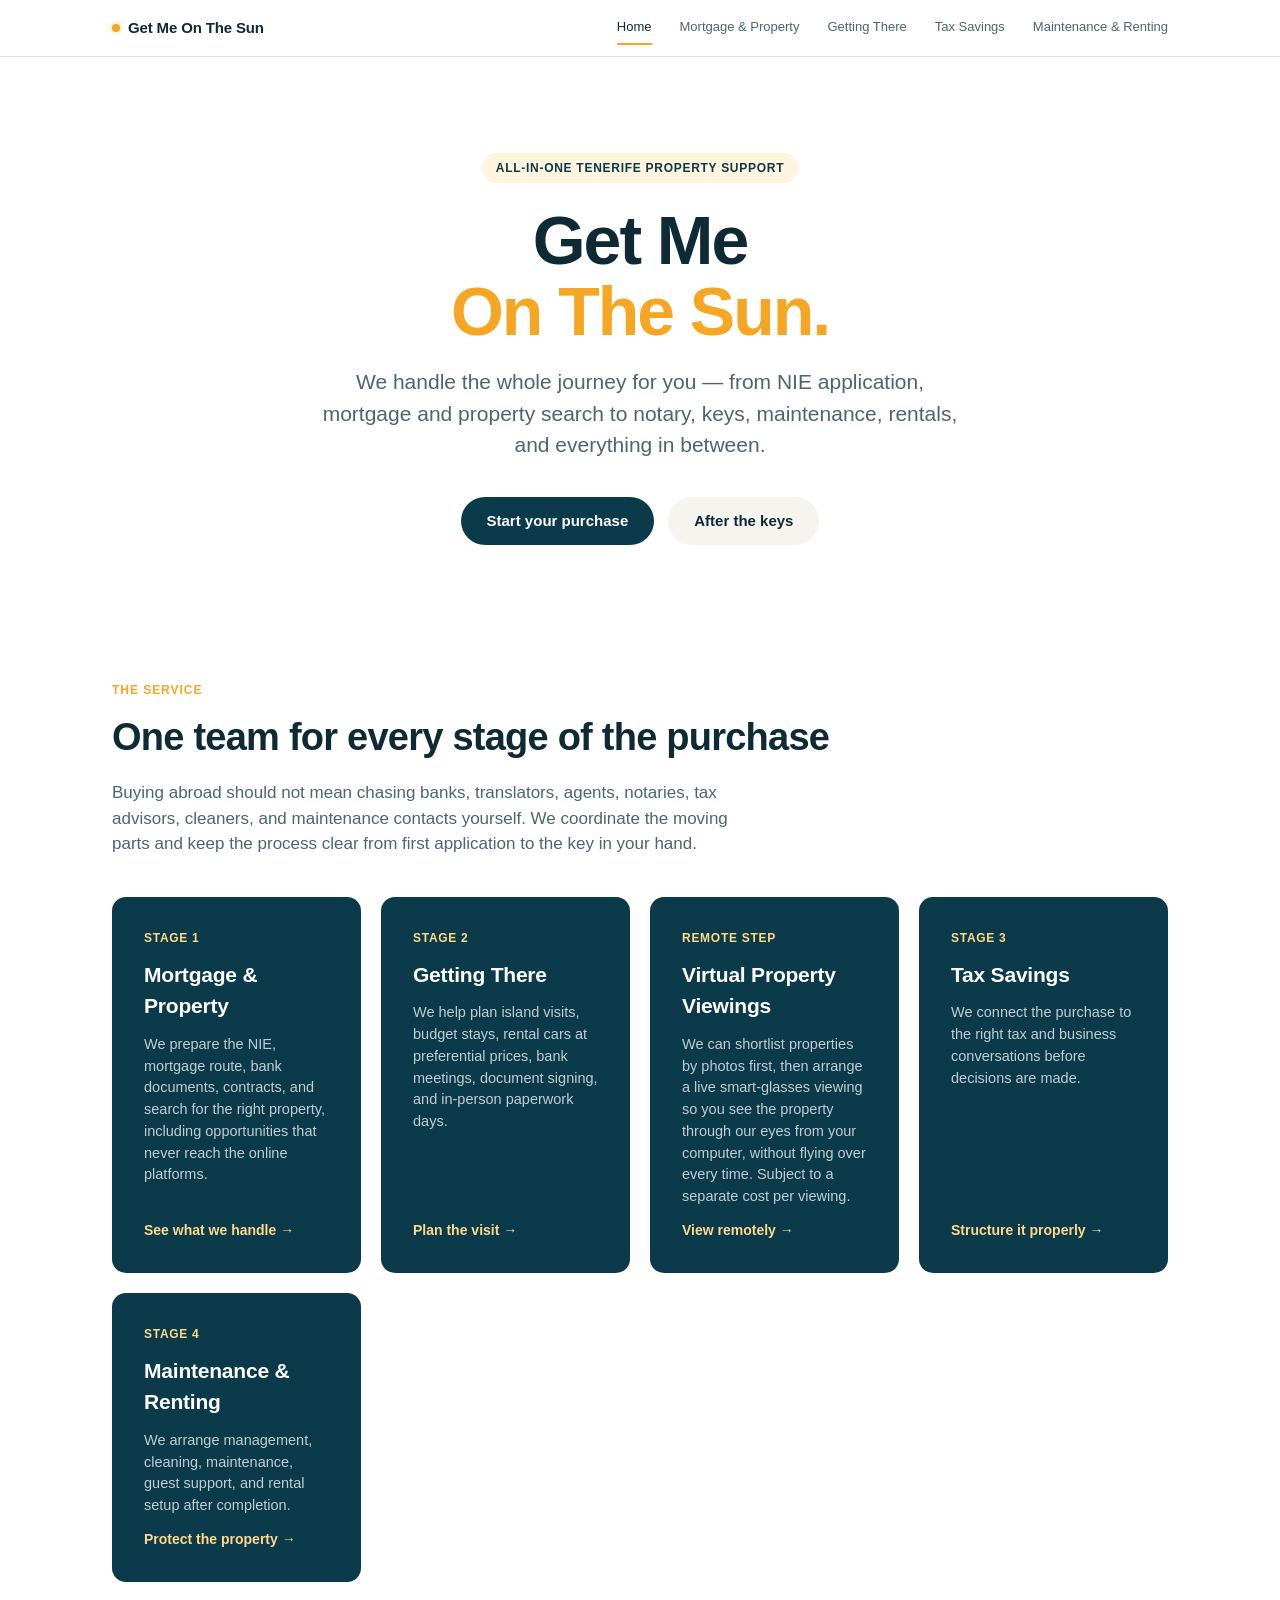
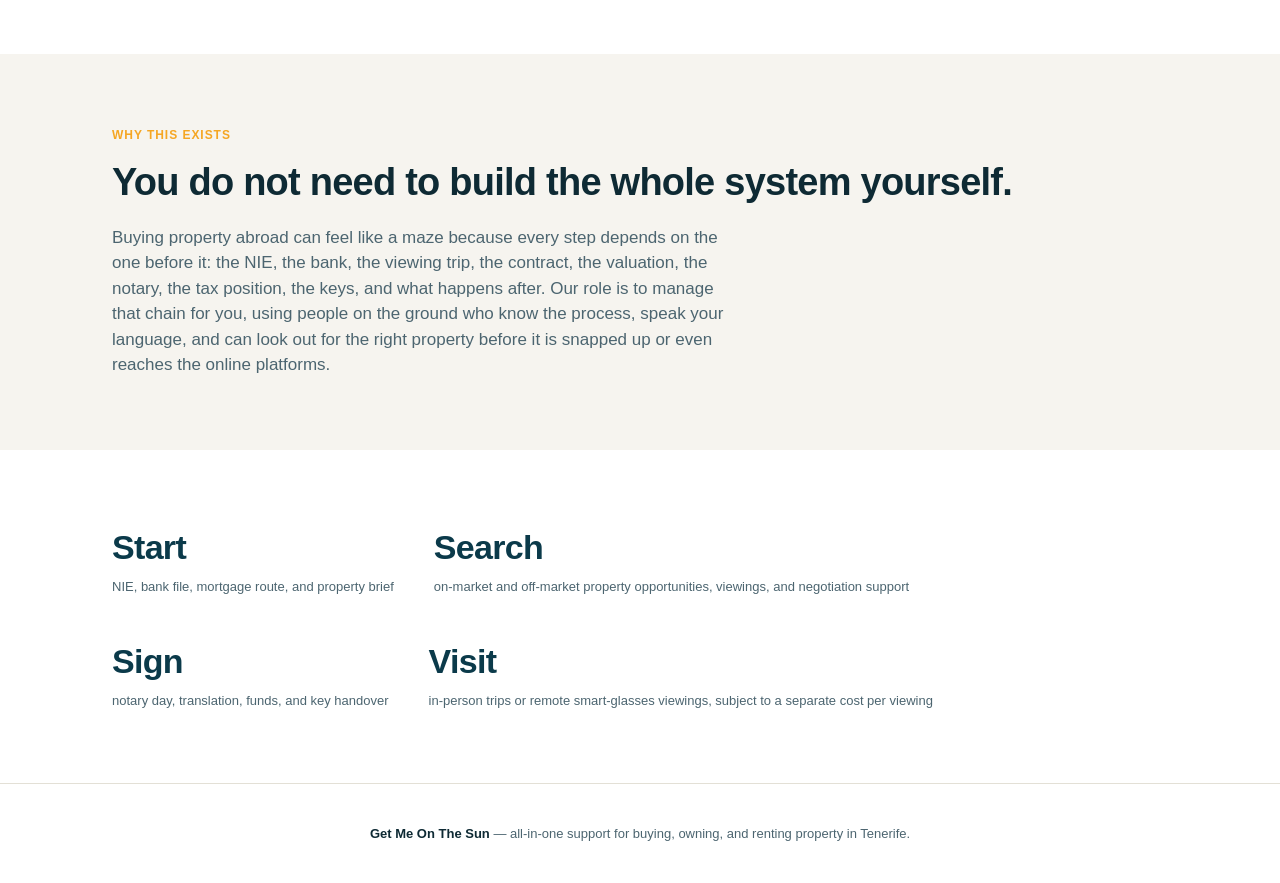
==== index.html @ 12d00b7a "Make virtual viewings a separate homepage step" ====
<!DOCTYPE html>
<html lang="en">
<head>
<meta charset="UTF-8">
<meta name="viewport" content="width=device-width, initial-scale=1.0">
<title>Get Me On The Sun — Your All-In-One Tenerife Property Service</title>
<meta name="description" content="An all-in-one service for buying property in Tenerife: NIE, mortgage, property search, tax structure, notary, keys, maintenance, and rentals.">
<link rel="stylesheet" href="style.css">
</head>
<body>

<nav class="nav">
  <div class="nav-inner">
    <a href="index.html" class="nav-brand"><span class="dot"></span>Get Me On The Sun</a>
    <button class="nav-toggle" aria-label="Menu">&#9776;</button>
    <div class="nav-links">
      <a href="index.html" class="active">Home</a>
      <a href="mortgage-property.html">Mortgage &amp; Property</a>
      <a href="getting-there.html">Getting There</a>
      <a href="tax-savings.html">Tax Savings</a>
      <a href="maintenance-renting.html">Maintenance &amp; Renting</a>
    </div>
  </div>
</nav>

<header class="hero">
  <div class="wrap">
    <div class="eyebrow">All-in-one Tenerife property support</div>
    <h1>Get Me<br><span class="accent">On The Sun.</span></h1>
    <p class="lede">We handle the whole journey for you — from NIE application, mortgage and property search to notary, keys, maintenance, rentals, and everything in between.</p>
    <div class="cta-row">
      <a href="mortgage-property.html" class="btn btn-primary">Start your purchase</a>
      <a href="maintenance-renting.html" class="btn btn-ghost">After the keys</a>
    </div>
  </div>
</header>

<section>
  <div class="wrap">
    <p class="section-kicker">The Service</p>
    <h2 class="section-title">One team for every stage of the purchase</h2>
    <p class="section-intro">Buying abroad should not mean chasing banks, translators, agents, notaries, tax advisors, cleaners, and maintenance contacts yourself. We coordinate the moving parts and keep the process clear from first application to the key in your hand.</p>

    <div class="grid grid-4">
      <a href="mortgage-property.html" class="topic-card">
        <span class="stage">Stage 1</span>
        <h3>Mortgage &amp; Property</h3>
        <p>We prepare the NIE, mortgage route, bank documents, contracts, and search for the right property, including opportunities that never reach the online platforms.</p>
        <span class="go">See what we handle →</span>
      </a>
      <a href="getting-there.html" class="topic-card">
        <span class="stage">Stage 2</span>
        <h3>Getting There</h3>
        <p>We help plan island visits, budget stays, rental cars at preferential prices, bank meetings, document signing, and in-person paperwork days.</p>
        <span class="go">Plan the visit →</span>
      </a>
      <a href="getting-there.html" class="topic-card">
        <span class="stage">Remote Step</span>
        <h3>Virtual Property Viewings</h3>
        <p>We can shortlist properties by photos first, then arrange a live smart-glasses viewing so you see the property through our eyes from your computer, without flying over every time. Subject to a separate cost per viewing.</p>
        <span class="go">View remotely →</span>
      </a>
      <a href="tax-savings.html" class="topic-card">
        <span class="stage">Stage 3</span>
        <h3>Tax Savings</h3>
        <p>We connect the purchase to the right tax and business conversations before decisions are made.</p>
        <span class="go">Structure it properly →</span>
      </a>
      <a href="maintenance-renting.html" class="topic-card">
        <span class="stage">Stage 4</span>
        <h3>Maintenance &amp; Renting</h3>
        <p>We arrange management, cleaning, maintenance, guest support, and rental setup after completion.</p>
        <span class="go">Protect the property →</span>
      </a>
    </div>
  </div>
</section>

<section class="section-alt">
  <div class="wrap">
    <p class="section-kicker">Why This Exists</p>
    <h2 class="section-title">You do not need to build the whole system yourself.</h2>
    <p class="section-intro" style="margin-bottom:0;">Buying property abroad can feel like a maze because every step depends on the one before it: the NIE, the bank, the viewing trip, the contract, the valuation, the notary, the tax position, the keys, and what happens after. Our role is to manage that chain for you, using people on the ground who know the process, speak your language, and can look out for the right property before it is snapped up or even reaches the online platforms.</p>
  </div>
</section>

<section>
  <div class="wrap">
    <div class="stats">
      <div class="stat"><div class="num">Start</div><div class="label">NIE, bank file, mortgage route, and property brief</div></div>
      <div class="stat"><div class="num">Search</div><div class="label">on-market and off-market property opportunities, viewings, and negotiation support</div></div>
      <div class="stat"><div class="num">Sign</div><div class="label">notary day, translation, funds, and key handover</div></div>
      <div class="stat"><div class="num">Visit</div><div class="label">in-person trips or remote smart-glasses viewings, subject to a separate cost per viewing</div></div>
    </div>
  </div>
</section>

<footer>
  <div class="wrap">
    <span class="brand">Get Me On The Sun</span> — all-in-one support for buying, owning, and renting property in Tenerife.
  </div>
</footer>

<script src="script.js"></script>
</body>
</html>
---- style.css ----
/* ============================================
   Get Me On The Sun — design tokens
   ============================================ */
:root {
  --ink: #0E2A34;
  --ink-soft: #4C6570;
  --ocean: #0B3A4A;
  --ocean-deep: #072530;
  --sun: #F5A623;
  --sun-soft: #FFD98A;
  --sun-pale: #FFF4DE;
  --sand: #F6F4EF;
  --white: #FFFFFF;
  --line: #E3E0D6;

  --font: -apple-system, BlinkMacSystemFont, "SF Pro Display", "Segoe UI", Helvetica, Arial, sans-serif;

  --max: 1120px;
  --radius: 14px;
}

* { box-sizing: border-box; }
html { scroll-behavior: smooth; }

body {
  margin: 0;
  font-family: var(--font);
  color: var(--ink);
  background: var(--white);
  -webkit-font-smoothing: antialiased;
  line-height: 1.5;
}

a { color: inherit; text-decoration: none; }
img { max-width: 100%; display: block; }

.wrap {
  max-width: var(--max);
  margin: 0 auto;
  padding: 0 32px;
}

/* ---------- Nav ---------- */
.nav {
  position: sticky;
  top: 0;
  z-index: 50;
  background: rgba(255,255,255,0.86);
  backdrop-filter: saturate(180%) blur(16px);
  -webkit-backdrop-filter: saturate(180%) blur(16px);
  border-bottom: 1px solid var(--line);
}
.nav-inner {
  max-width: var(--max);
  margin: 0 auto;
  padding: 0 32px;
  height: 56px;
  display: flex;
  align-items: center;
  justify-content: space-between;
}
.nav-brand {
  font-weight: 700;
  font-size: 15px;
  letter-spacing: -0.01em;
  display: flex;
  align-items: center;
  gap: 8px;
}
.nav-brand .dot {
  width: 8px; height: 8px; border-radius: 50%;
  background: var(--sun);
  box-shadow: 0 0 0 3px var(--sun-pale);
}
.nav-links {
  display: flex;
  gap: 28px;
  font-size: 13px;
  font-weight: 500;
  color: var(--ink-soft);
}
.nav-links a { padding: 6px 0; border-bottom: 2px solid transparent; transition: color .15s, border-color .15s; }
.nav-links a:hover, .nav-links a.active { color: var(--ink); border-color: var(--sun); }
.nav-toggle { display: none; background: none; border: 0; font-size: 20px; cursor: pointer; }

@media (max-width: 780px) {
  .nav-links {
    position: fixed; top: 56px; left: 0; right: 0;
    background: var(--white);
    border-bottom: 1px solid var(--line);
    flex-direction: column; gap: 0;
    padding: 8px 24px 16px;
    display: none;
  }
  .nav-links.open { display: flex; }
  .nav-links a { padding: 12px 0; border-bottom: 1px solid var(--line); }
  .nav-toggle { display: block; }
}

/* ---------- Hero ---------- */
.hero {
  padding: 96px 0 64px;
  text-align: center;
  position: relative;
  overflow: hidden;
}
.eyebrow {
  display: inline-flex;
  align-items: center;
  gap: 8px;
  font-size: 12px;
  font-weight: 600;
  letter-spacing: 0.06em;
  text-transform: uppercase;
  color: var(--ocean);
  background: var(--sun-pale);
  padding: 6px 14px;
  border-radius: 999px;
  margin-bottom: 22px;
}
h1 {
  font-size: clamp(38px, 6vw, 68px);
  font-weight: 800;
  letter-spacing: -0.03em;
  line-height: 1.04;
  margin: 0 0 20px;
}
h1 .accent { color: var(--sun); }
.lede {
  font-size: clamp(17px, 2vw, 21px);
  color: var(--ink-soft);
  max-width: 640px;
  margin: 0 auto 36px;
  font-weight: 400;
}
.cta-row { display: flex; gap: 14px; justify-content: center; flex-wrap: wrap; }
.btn {
  display: inline-block;
  padding: 13px 26px;
  border-radius: 999px;
  font-size: 15px;
  font-weight: 600;
  transition: transform .15s, box-shadow .15s;
}
.btn-primary { background: var(--ocean); color: var(--white); }
.btn-primary:hover { transform: translateY(-1px); box-shadow: 0 8px 20px rgba(11,58,74,0.25); }
.btn-ghost { background: var(--sand); color: var(--ink); }
.btn-ghost:hover { transform: translateY(-1px); }

/* ---------- Sun arc (signature element) ---------- */
.arc-wrap {
  max-width: 720px;
  margin: 0 auto;
  padding: 8px 0 0;
}
.arc-svg { width: 100%; height: auto; display: block; }
.arc-track { fill: none; stroke: var(--line); stroke-width: 2; }
.arc-progress { fill: none; stroke: var(--sun); stroke-width: 2; stroke-linecap: round; }
.arc-sun {
  fill: var(--sun);
  filter: drop-shadow(0 0 10px rgba(245,166,35,0.6));
}
.arc-labels {
  display: flex;
  justify-content: space-between;
  max-width: 720px;
  margin: 6px auto 0;
  padding: 0 4px;
  font-size: 11px;
  font-weight: 600;
  letter-spacing: 0.02em;
  color: var(--ink-soft);
}
.arc-labels .current { color: var(--ocean); }

/* ---------- Sections ---------- */
section { padding: 72px 0; }
.section-alt { background: var(--sand); }
.section-title {
  font-size: clamp(26px, 3.4vw, 38px);
  font-weight: 800;
  letter-spacing: -0.02em;
  margin: 0 0 14px;
}
.section-kicker {
  font-size: 12px;
  font-weight: 700;
  letter-spacing: 0.08em;
  text-transform: uppercase;
  color: var(--sun);
  margin: 0 0 10px;
}
.section-intro {
  color: var(--ink-soft);
  font-size: 17px;
  max-width: 620px;
  margin: 0 0 40px;
}

/* ---------- Cards ---------- */
.grid { display: grid; gap: 20px; }
.grid-2 { grid-template-columns: repeat(2, 1fr); }
.grid-4 { grid-template-columns: repeat(4, 1fr); }
@media (max-width: 900px) { .grid-2, .grid-4 { grid-template-columns: 1fr; } }

.card {
  background: var(--white);
  border: 1px solid var(--line);
  border-radius: var(--radius);
  padding: 28px;
}
.card-num {
  font-size: 13px;
  font-weight: 700;
  color: var(--sun);
  margin-bottom: 10px;
}
.card h3 {
  font-size: 19px;
  font-weight: 700;
  margin: 0 0 10px;
  letter-spacing: -0.01em;
}
.card p { color: var(--ink-soft); font-size: 15px; margin: 0; }

.topic-card {
  background: var(--ocean);
  color: var(--white);
  border-radius: var(--radius);
  padding: 32px;
  display: flex;
  flex-direction: column;
  gap: 12px;
  transition: transform .18s, box-shadow .18s;
}
.topic-card:hover { transform: translateY(-3px); box-shadow: 0 16px 32px rgba(7,37,48,0.25); }
.topic-card .stage { font-size: 12px; font-weight: 700; color: var(--sun-soft); letter-spacing: 0.06em; text-transform: uppercase; }
.topic-card h3 { font-size: 21px; margin: 0; font-weight: 700; letter-spacing: -0.01em; }
.topic-card p { margin: 0; color: rgba(255,255,255,0.75); font-size: 14.5px; }
.topic-card .go { margin-top: auto; font-size: 14px; font-weight: 600; color: var(--sun-soft); }

/* ---------- Warning / callout box ---------- */
.callout {
  background: var(--white);
  border: 1px solid var(--sun-soft);
  border-left: 4px solid var(--sun);
  border-radius: var(--radius);
  padding: 26px 28px;
  margin: 32px 0;
}
.callout .label {
  font-size: 12px; font-weight: 700; letter-spacing: 0.06em; text-transform: uppercase;
  color: #B5750E; margin-bottom: 8px; display: block;
}
.callout p { margin: 0 0 10px; color: var(--ink); font-size: 15.5px; }
.callout p:last-child { margin-bottom: 0; }

/* ---------- Lists / lessons ---------- */
.lesson {
  display: flex;
  gap: 18px;
  padding: 26px 0;
  border-top: 1px solid var(--line);
}
.lesson:last-child { border-bottom: 1px solid var(--line); }
.lesson-icon {
  flex: none;
  width: 40px; height: 40px;
  border-radius: 10px;
  background: var(--sun-pale);
  display: flex; align-items: center; justify-content: center;
  font-size: 18px;
}
.lesson h4 { margin: 0 0 6px; font-size: 16.5px; font-weight: 700; }
.lesson p { margin: 0; color: var(--ink-soft); font-size: 15px; }

/* ---------- Stat row ---------- */
.stats { display: flex; gap: 40px; flex-wrap: wrap; }
.stat .num { font-size: 34px; font-weight: 800; color: var(--ocean); letter-spacing: -0.02em; }
.stat .label { font-size: 13px; color: var(--ink-soft); margin-top: 4px; }

/* ---------- Footer ---------- */
footer {
  border-top: 1px solid var(--line);
  padding: 40px 0;
  text-align: center;
  color: var(--ink-soft);
  font-size: 13px;
}
footer .brand { font-weight: 700; color: var(--ink); }

/* ---------- Prev/Next nav ---------- */
.pagenav {
  display: flex;
  justify-content: space-between;
  gap: 16px;
  padding: 40px 0 0;
  border-top: 1px solid var(--line);
  margin-top: 24px;
}
.pagenav a {
  flex: 1;
  border: 1px solid var(--line);
  border-radius: var(--radius);
  padding: 18px 22px;
  transition: border-color .15s, transform .15s;
}
.pagenav a:hover { border-color: var(--sun); transform: translateY(-2px); }
.pagenav .dir { font-size: 11px; font-weight: 700; letter-spacing: 0.06em; text-transform: uppercase; color: var(--ink-soft); }
.pagenav .title { font-size: 15px; font-weight: 700; margin-top: 4px; }
.pagenav .next { text-align: right; }
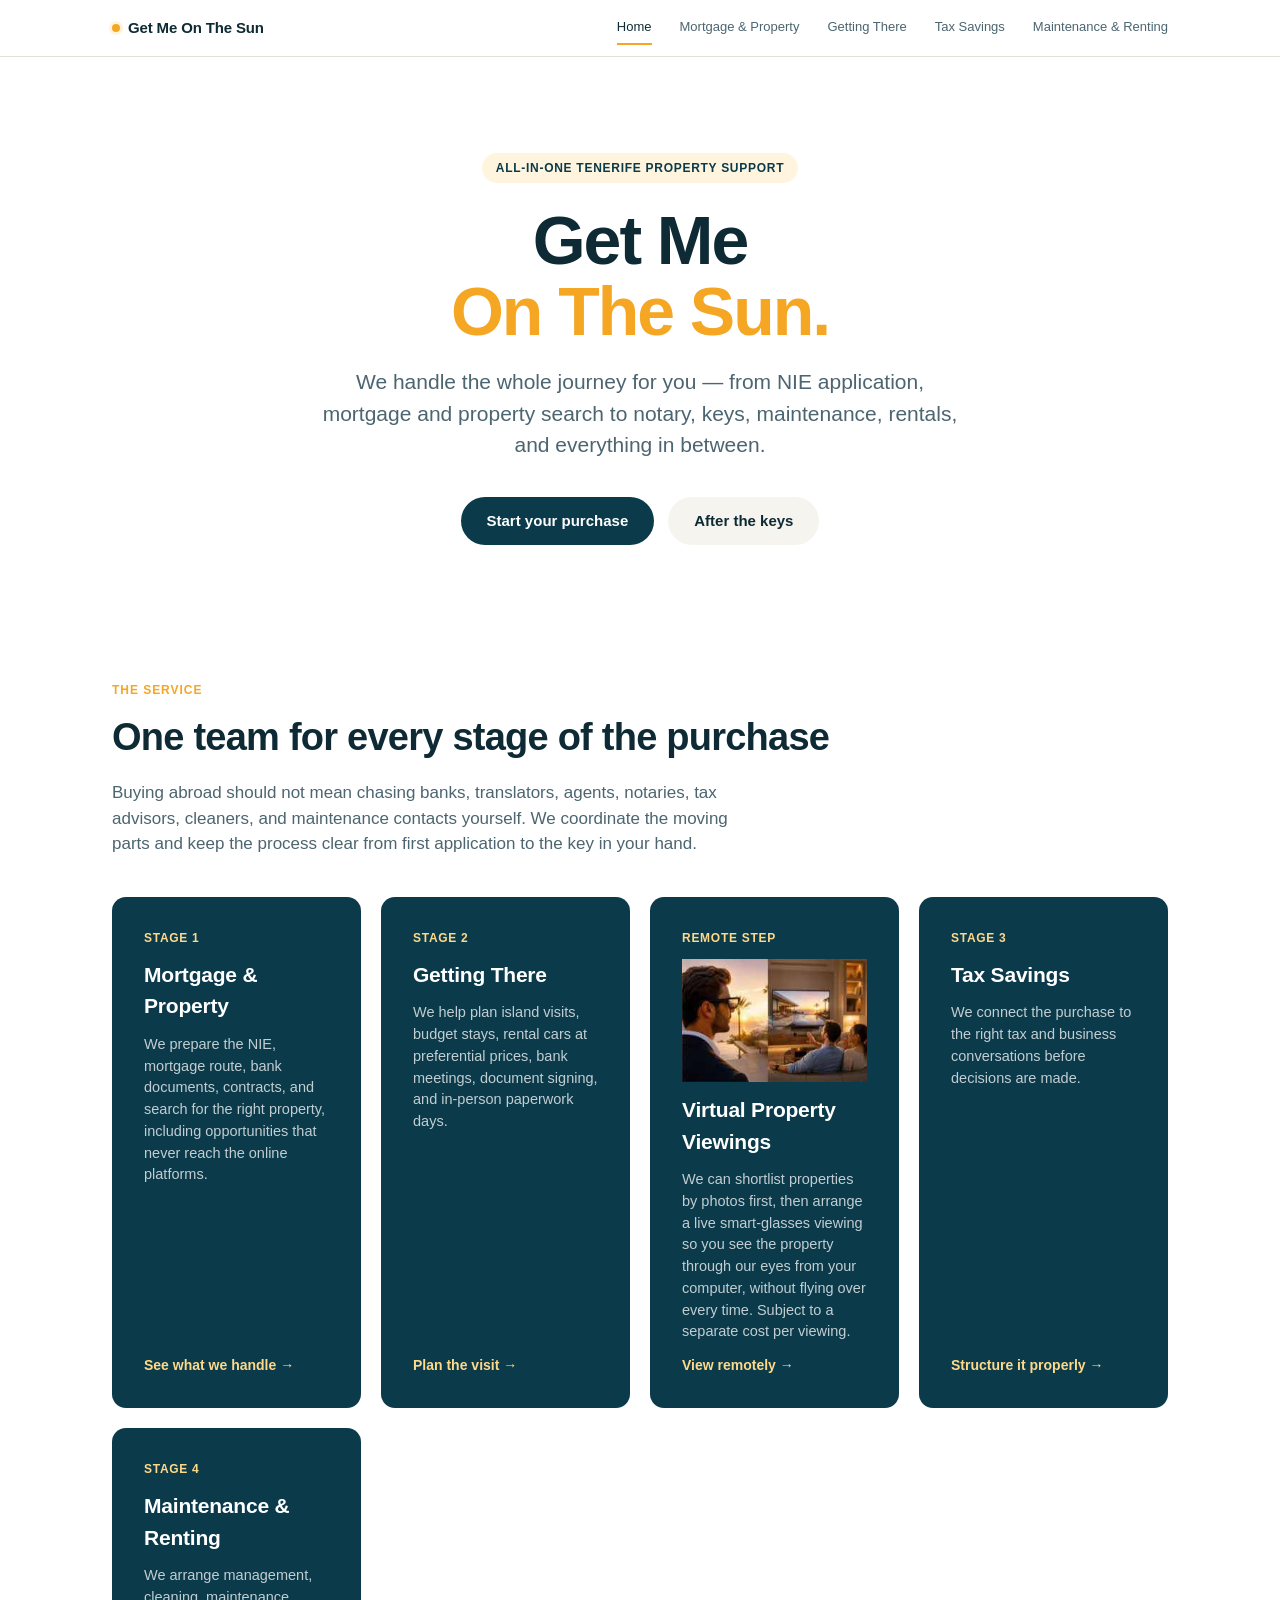
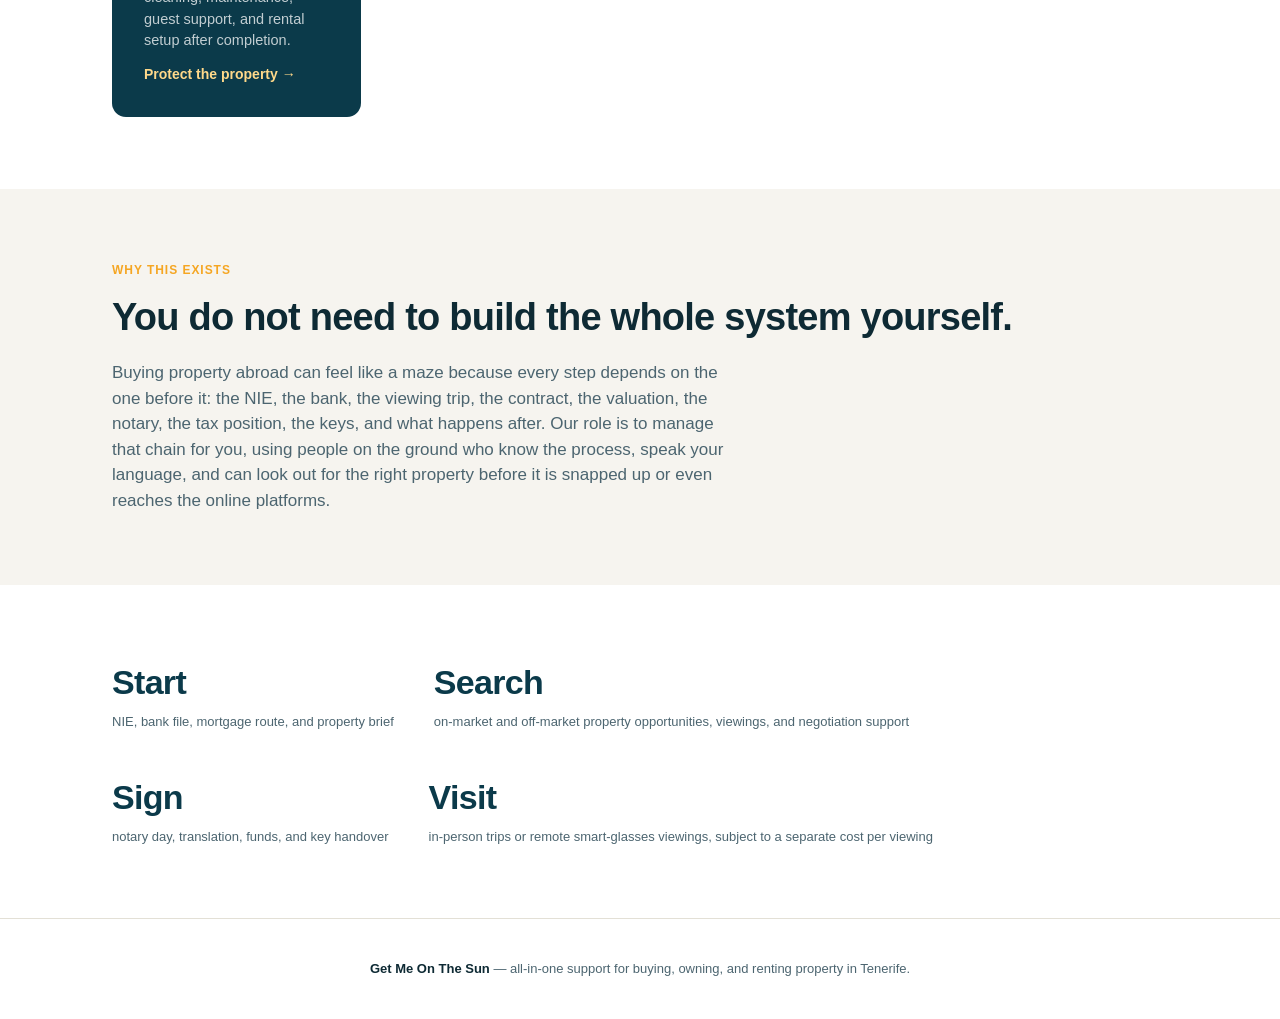
==== commit a8d17baf: "Add virtual viewing image to homepage" ====
--- a/index.html
+++ b/index.html
@@ -56,6 +56,7 @@
       </a>
       <a href="getting-there.html" class="topic-card">
         <span class="stage">Remote Step</span>
+        <img class="topic-card-image" src="assets/virtual-property-viewing.svg" alt="A remote property viewing through smart glasses at sunset">
         <h3>Virtual Property Viewings</h3>
         <p>We can shortlist properties by photos first, then arrange a live smart-glasses viewing so you see the property through our eyes from your computer, without flying over every time. Subject to a separate cost per viewing.</p>
         <span class="go">View remotely →</span>
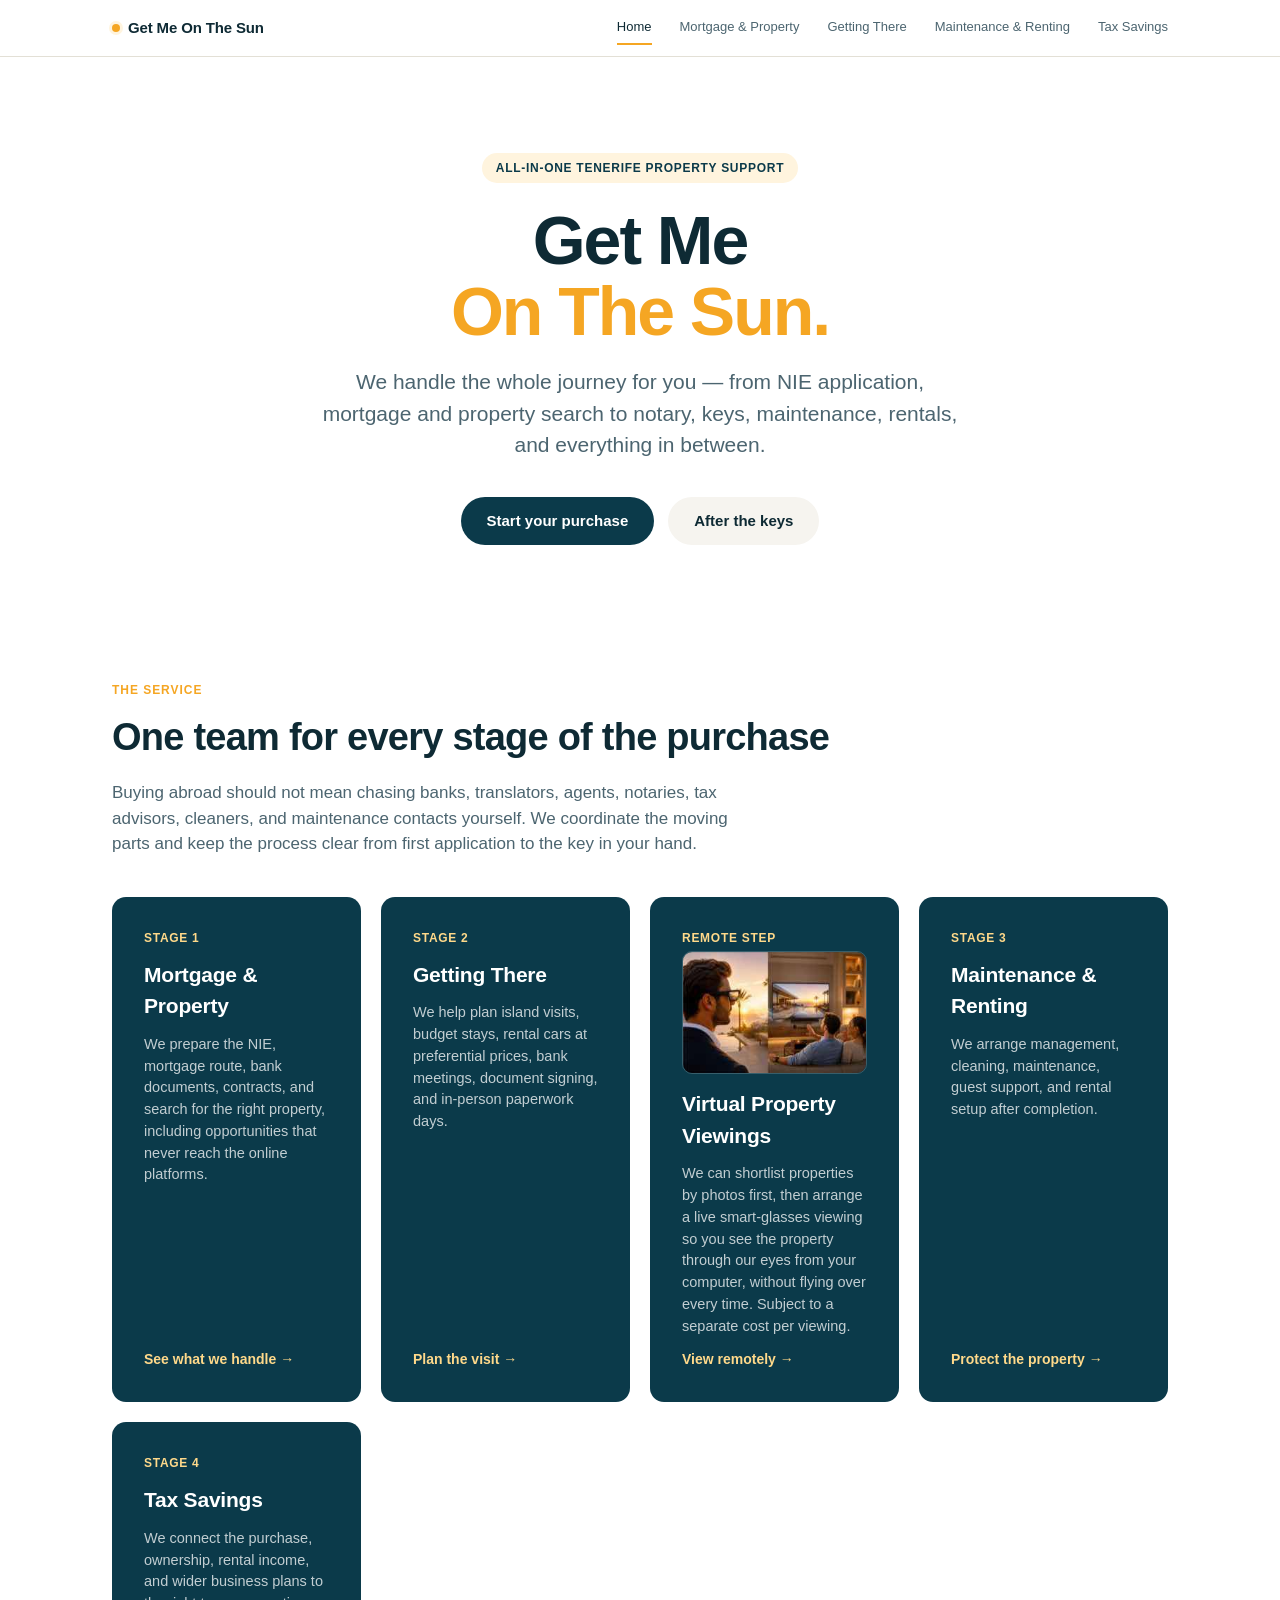
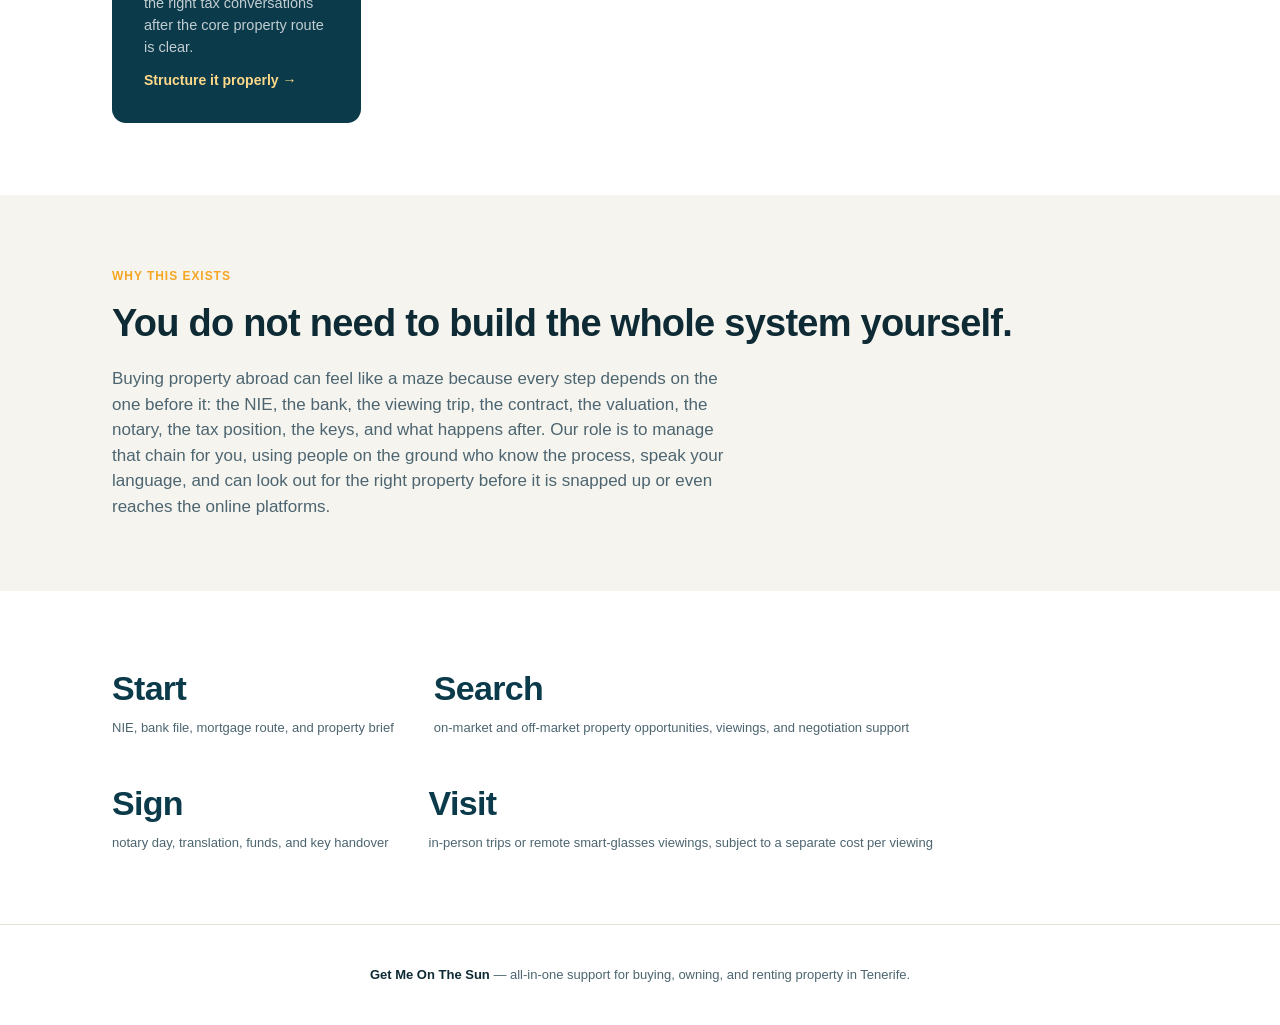
==== commit d68cd1f4: "Move tax savings to final stage on homepage" ====
--- a/index.html
+++ b/index.html
@@ -17,8 +17,8 @@
       <a href="index.html" class="active">Home</a>
       <a href="mortgage-property.html">Mortgage &amp; Property</a>
       <a href="getting-there.html">Getting There</a>
+      <a href="maintenance-renting.html">Maintenance &amp; Renting</a>
       <a href="tax-savings.html">Tax Savings</a>
-      <a href="maintenance-renting.html">Maintenance &amp; Renting</a>
     </div>
   </div>
 </nav>
@@ -61,17 +61,17 @@
         <p>We can shortlist properties by photos first, then arrange a live smart-glasses viewing so you see the property through our eyes from your computer, without flying over every time. Subject to a separate cost per viewing.</p>
         <span class="go">View remotely →</span>
       </a>
-      <a href="tax-savings.html" class="topic-card">
+      <a href="maintenance-renting.html" class="topic-card">
         <span class="stage">Stage 3</span>
-        <h3>Tax Savings</h3>
-        <p>We connect the purchase to the right tax and business conversations before decisions are made.</p>
-        <span class="go">Structure it properly →</span>
-      </a>
-      <a href="maintenance-renting.html" class="topic-card">
-        <span class="stage">Stage 4</span>
         <h3>Maintenance &amp; Renting</h3>
         <p>We arrange management, cleaning, maintenance, guest support, and rental setup after completion.</p>
         <span class="go">Protect the property →</span>
+      </a>
+      <a href="tax-savings.html" class="topic-card">
+        <span class="stage">Stage 4</span>
+        <h3>Tax Savings</h3>
+        <p>We connect the purchase, ownership, rental income, and wider business plans to the right tax conversations after the core property route is clear.</p>
+        <span class="go">Structure it properly →</span>
       </a>
     </div>
   </div>
--- a/style.css
+++ b/style.css
@@ -234,6 +234,14 @@
   transition: transform .18s, box-shadow .18s;
 }
 .topic-card:hover { transform: translateY(-3px); box-shadow: 0 16px 32px rgba(7,37,48,0.25); }
+.topic-card-image {
+  width: 100%;
+  aspect-ratio: 3 / 2;
+  object-fit: cover;
+  border-radius: 10px;
+  border: 1px solid rgba(255,255,255,0.18);
+  margin: -8px 0 2px;
+}
 .topic-card .stage { font-size: 12px; font-weight: 700; color: var(--sun-soft); letter-spacing: 0.06em; text-transform: uppercase; }
 .topic-card h3 { font-size: 21px; margin: 0; font-weight: 700; letter-spacing: -0.01em; }
 .topic-card p { margin: 0; color: rgba(255,255,255,0.75); font-size: 14.5px; }
@@ -255,6 +263,140 @@
 .callout p { margin: 0 0 10px; color: var(--ink); font-size: 15.5px; }
 .callout p:last-child { margin-bottom: 0; }
 
+/* ---------- Mortgage calculator ---------- */
+.mortgage-calculator {
+  display: grid;
+  grid-template-columns: minmax(0, 1.15fr) minmax(280px, 0.85fr);
+  gap: 22px;
+  align-items: stretch;
+}
+.calculator-panel,
+.calculator-results {
+  background: var(--white);
+  border: 1px solid var(--line);
+  border-radius: var(--radius);
+  padding: 28px;
+}
+.calculator-panel {
+  display: grid;
+  gap: 18px;
+}
+.calc-grid {
+  display: grid;
+  grid-template-columns: repeat(2, minmax(0, 1fr));
+  gap: 16px;
+}
+.field {
+  display: grid;
+  gap: 8px;
+}
+.field label {
+  color: var(--ink);
+  font-size: 13px;
+  font-weight: 700;
+}
+.input-wrap,
+.field select {
+  width: 100%;
+  min-height: 46px;
+  border: 1px solid var(--line);
+  border-radius: 10px;
+  background: var(--white);
+  display: flex;
+  align-items: center;
+  gap: 8px;
+  padding: 0 14px;
+  color: var(--ink);
+}
+.field input,
+.field select {
+  font: inherit;
+  color: var(--ink);
+}
+.input-wrap input {
+  width: 100%;
+  border: 0;
+  outline: 0;
+  background: transparent;
+  min-width: 0;
+}
+.field select {
+  appearance: none;
+  cursor: pointer;
+}
+.input-wrap span {
+  color: var(--ink-soft);
+  font-size: 14px;
+  font-weight: 600;
+}
+.range-row {
+  display: grid;
+  grid-template-columns: minmax(0, 1fr) 58px;
+  gap: 14px;
+  align-items: center;
+}
+.range-row input { width: 100%; accent-color: var(--sun); }
+.range-row output {
+  background: var(--sun-pale);
+  border-radius: 999px;
+  color: var(--ocean);
+  font-size: 13px;
+  font-weight: 800;
+  padding: 6px 8px;
+  text-align: center;
+}
+.calculator-results {
+  background: var(--ocean);
+  color: var(--white);
+  display: grid;
+  gap: 14px;
+}
+.calculator-results .result-label {
+  display: block;
+  color: var(--sun-soft);
+  font-size: 12px;
+  font-weight: 800;
+  letter-spacing: 0.06em;
+  text-transform: uppercase;
+  margin-bottom: 5px;
+}
+.calculator-results > div:first-child strong {
+  display: block;
+  font-size: clamp(32px, 4vw, 48px);
+  letter-spacing: -0.02em;
+  line-height: 1;
+}
+.calculator-results small {
+  display: block;
+  color: rgba(255,255,255,0.72);
+  font-size: 13px;
+  margin-top: 8px;
+}
+.result-row {
+  display: flex;
+  justify-content: space-between;
+  gap: 16px;
+  border-top: 1px solid rgba(255,255,255,0.14);
+  padding-top: 12px;
+  font-size: 14px;
+}
+.result-row span { color: rgba(255,255,255,0.72); }
+.result-row strong {
+  color: var(--white);
+  text-align: right;
+}
+.calc-note {
+  margin: 0;
+  color: rgba(255,255,255,0.72);
+  font-size: 13px;
+}
+@media (max-width: 900px) {
+  .mortgage-calculator,
+  .calc-grid {
+    grid-template-columns: 1fr;
+  }
+}
+
 /* ---------- Lists / lessons ---------- */
 .lesson {
   display: flex;
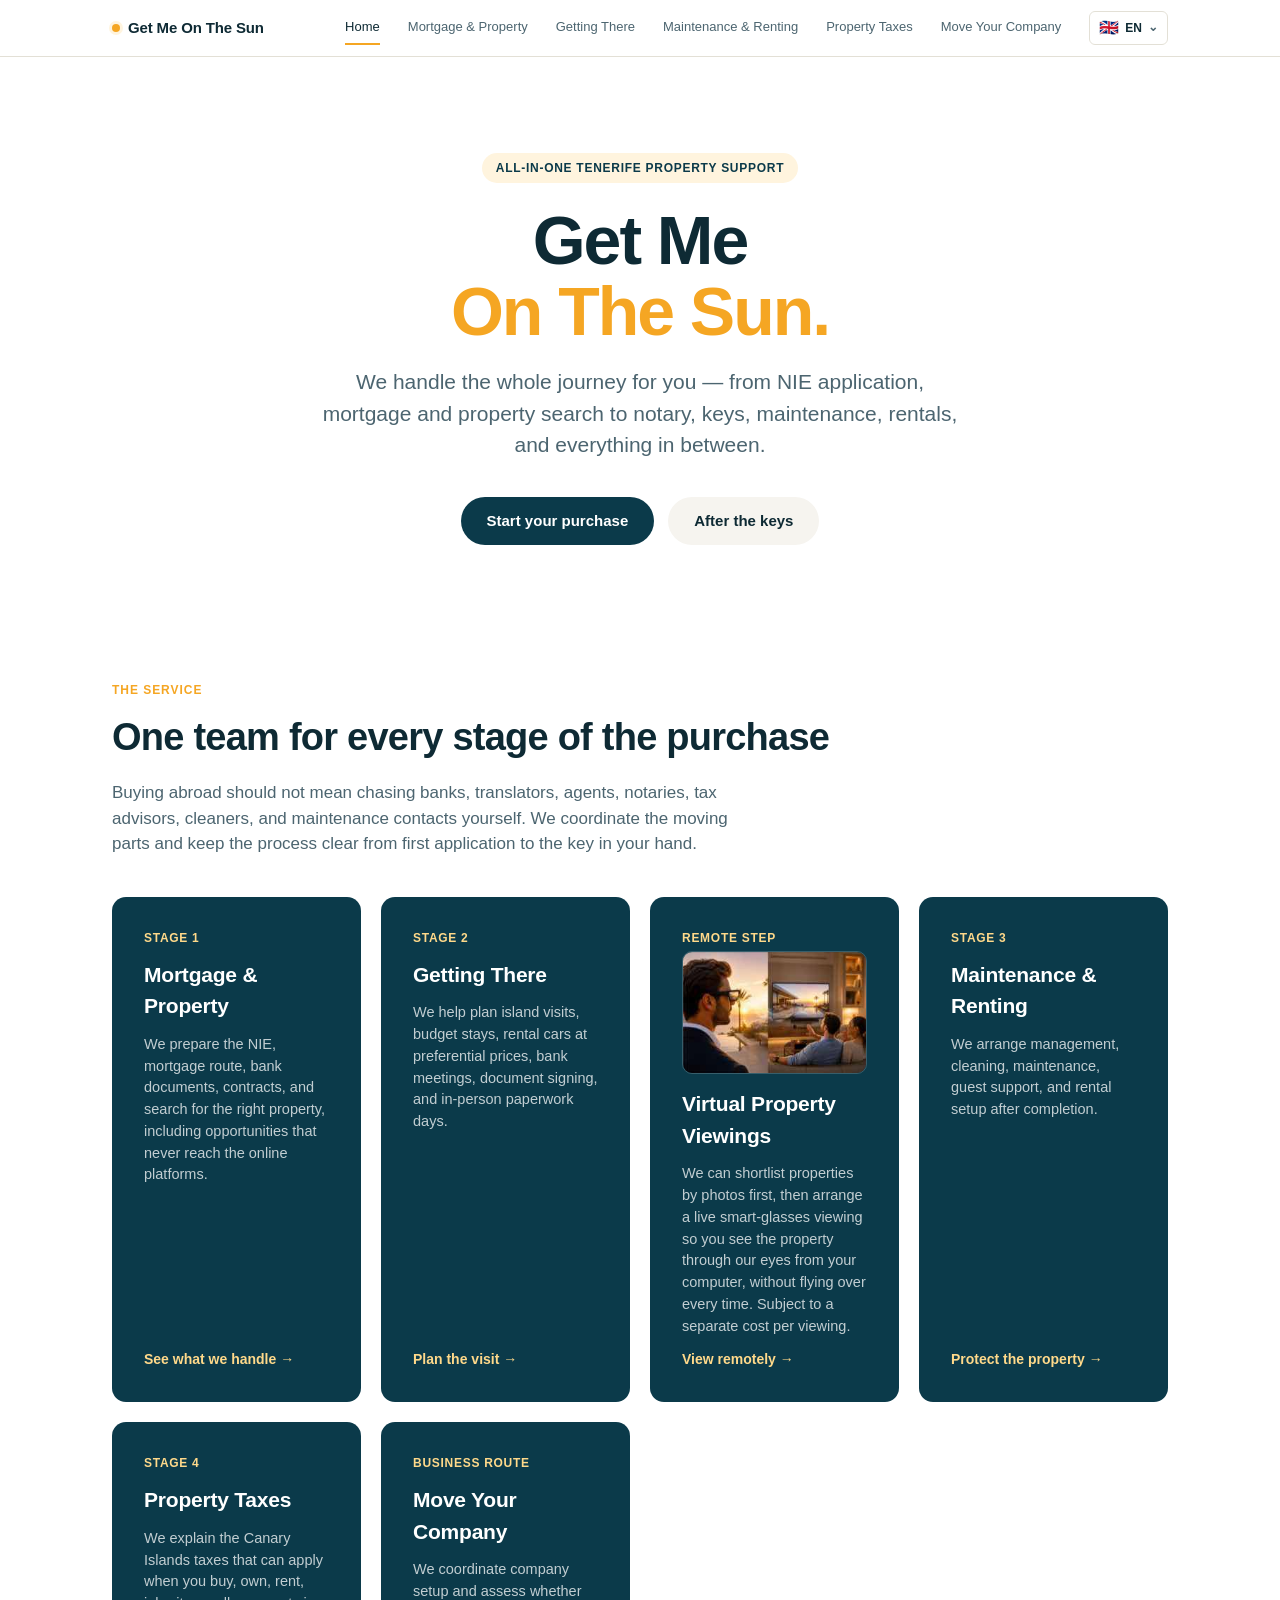
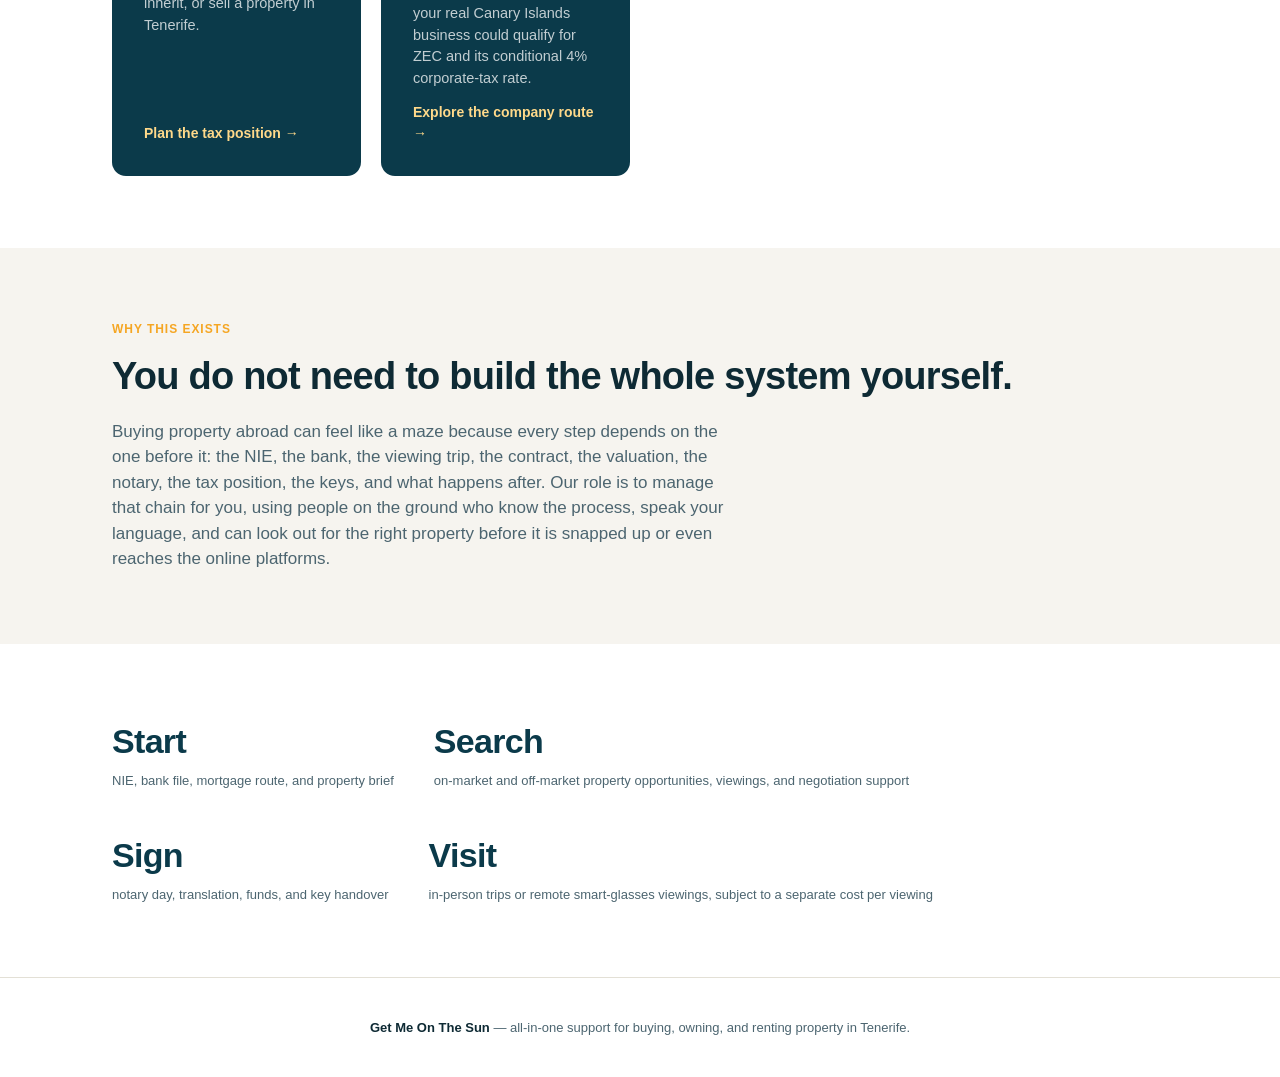
==== commit b3d97b23: "Separate property tax and company guidance in index.html" ====
--- a/index.html
+++ b/index.html
@@ -18,7 +18,8 @@
       <a href="mortgage-property.html">Mortgage &amp; Property</a>
       <a href="getting-there.html">Getting There</a>
       <a href="maintenance-renting.html">Maintenance &amp; Renting</a>
-      <a href="tax-savings.html">Tax Savings</a>
+      <a href="tax-savings.html">Property Taxes</a>
+      <a href="move-company.html">Move Your Company</a>
     </div>
   </div>
 </nav>
@@ -26,7 +27,7 @@
 <header class="hero">
   <div class="wrap">
     <div class="eyebrow">All-in-one Tenerife property support</div>
-    <h1>Get Me<br><span class="accent">On The Sun.</span></h1>
+    <h1 data-no-i18n>Get Me<br><span class="accent">On The Sun.</span></h1>
     <p class="lede">We handle the whole journey for you — from NIE application, mortgage and property search to notary, keys, maintenance, rentals, and everything in between.</p>
     <div class="cta-row">
       <a href="mortgage-property.html" class="btn btn-primary">Start your purchase</a>
@@ -69,9 +70,15 @@
       </a>
       <a href="tax-savings.html" class="topic-card">
         <span class="stage">Stage 4</span>
-        <h3>Tax Savings</h3>
-        <p>We connect the purchase, ownership, rental income, and wider business plans to the right tax conversations after the core property route is clear.</p>
-        <span class="go">Structure it properly →</span>
+        <h3>Property Taxes</h3>
+        <p>We explain the Canary Islands taxes that can apply when you buy, own, rent, inherit, or sell a property in Tenerife.</p>
+        <span class="go">Plan the tax position →</span>
+      </a>
+      <a href="move-company.html" class="topic-card">
+        <span class="stage">Business Route</span>
+        <h3>Move Your Company</h3>
+        <p>We coordinate company setup and assess whether your real Canary Islands business could qualify for ZEC and its conditional 4% corporate-tax rate.</p>
+        <span class="go">Explore the company route →</span>
       </a>
     </div>
   </div>
@@ -102,6 +109,8 @@
   </div>
 </footer>
 
-<script src="script.js"></script>
+<script src="translations.js?v=20260926-tax-split"></script>
+<script src="i18n.js?v=20260926-tax-split"></script>
+<script src="script.js?v=20260926-tax-split"></script>
 </body>
 </html>
--- a/style.css
+++ b/style.css
@@ -66,6 +66,8 @@
   display: flex;
   align-items: center;
   gap: 8px;
+  margin-right: auto;
+  order: 1;
 }
 .nav-brand .dot {
   width: 8px; height: 8px; border-radius: 50%;
@@ -78,10 +80,61 @@
   font-size: 13px;
   font-weight: 500;
   color: var(--ink-soft);
+  order: 2;
 }
 .nav-links a { padding: 6px 0; border-bottom: 2px solid transparent; transition: color .15s, border-color .15s; }
 .nav-links a:hover, .nav-links a.active { color: var(--ink); border-color: var(--sun); }
-.nav-toggle { display: none; background: none; border: 0; font-size: 20px; cursor: pointer; }
+.nav-toggle { display: none; background: none; border: 0; font-size: 20px; cursor: pointer; order: 4; }
+.language-switcher { position: relative; margin-left: 28px; order: 3; }
+.language-button {
+  min-width: 66px;
+  height: 34px;
+  display: inline-flex;
+  align-items: center;
+  justify-content: center;
+  gap: 6px;
+  padding: 0 9px;
+  border: 1px solid var(--line);
+  border-radius: 6px;
+  background: var(--white);
+  color: var(--ink);
+  font: inherit;
+  font-size: 12px;
+  font-weight: 700;
+  cursor: pointer;
+}
+.language-flag { font-size: 16px; line-height: 1; }
+.language-chevron { color: var(--ink-soft); transform: translateY(-1px); }
+.language-menu {
+  position: absolute;
+  top: calc(100% + 8px);
+  right: 0;
+  z-index: 80;
+  width: 164px;
+  display: none;
+  padding: 6px;
+  border: 1px solid var(--line);
+  border-radius: 8px;
+  background: var(--white);
+  box-shadow: 0 12px 30px rgba(20, 30, 38, 0.14);
+}
+.language-switcher.open .language-menu { display: block; }
+.language-option {
+  width: 100%;
+  display: flex;
+  align-items: center;
+  gap: 9px;
+  padding: 9px 10px;
+  border: 0;
+  border-radius: 5px;
+  background: transparent;
+  color: var(--ink);
+  font: inherit;
+  font-size: 13px;
+  text-align: left;
+  cursor: pointer;
+}
+.language-option:hover, .language-option.active { background: var(--sun-pale); }
 
 @media (max-width: 780px) {
   .nav-links {
@@ -94,7 +147,9 @@
   }
   .nav-links.open { display: flex; }
   .nav-links a { padding: 12px 0; border-bottom: 1px solid var(--line); }
-  .nav-toggle { display: block; }
+  .language-switcher { margin-left: 10px; order: 2; }
+  .nav-links { order: 4; }
+  .nav-toggle { display: block; margin-left: 8px; }
 }
 
 /* ---------- Hero ---------- */
@@ -281,6 +336,16 @@
   display: grid;
   gap: 18px;
 }
+.calculator-panel h3 {
+  margin: 0;
+  font-size: clamp(23px, 2.6vw, 32px);
+  line-height: 1.15;
+}
+.calculator-panel p {
+  margin: 0;
+  color: var(--ink-soft);
+  font-size: 15px;
+}
 .calc-grid {
   display: grid;
   grid-template-columns: repeat(2, minmax(0, 1fr));
@@ -362,9 +427,9 @@
 }
 .calculator-results > div:first-child strong {
   display: block;
-  font-size: clamp(32px, 4vw, 48px);
-  letter-spacing: -0.02em;
-  line-height: 1;
+  font-size: clamp(25px, 3vw, 36px);
+  letter-spacing: 0;
+  line-height: 1.08;
 }
 .calculator-results small {
   display: block;
@@ -389,6 +454,13 @@
   margin: 0;
   color: rgba(255,255,255,0.72);
   font-size: 13px;
+}
+.small-print {
+  max-width: 880px;
+  margin: 16px 0 0;
+  color: var(--ink-soft);
+  font-size: 12.5px;
+  line-height: 1.55;
 }
 @media (max-width: 900px) {
   .mortgage-calculator,
@@ -416,6 +488,84 @@
 .lesson h4 { margin: 0 0 6px; font-size: 16.5px; font-weight: 700; }
 .lesson p { margin: 0; color: var(--ink-soft); font-size: 15px; }
 
+/* ---------- Rental status ---------- */
+.rental-status {
+  display: grid;
+  grid-template-columns: minmax(0, 1fr) minmax(300px, 0.85fr);
+  gap: 24px;
+  align-items: start;
+  background: var(--sun-pale);
+  border: 1px solid var(--sun-soft);
+  border-radius: var(--radius);
+  padding: 28px;
+  margin: 18px 0 26px 58px;
+}
+.status-label {
+  display: inline-block;
+  color: #B5750E;
+  font-size: 12px;
+  font-weight: 800;
+  letter-spacing: 0.06em;
+  text-transform: uppercase;
+  margin-bottom: 8px;
+}
+.rental-status h3 {
+  font-size: clamp(22px, 2.4vw, 30px);
+  line-height: 1.12;
+  letter-spacing: -0.02em;
+  margin: 0 0 10px;
+}
+.rental-status p {
+  margin: 0;
+  color: var(--ink-soft);
+  font-size: 15px;
+}
+.status-panel {
+  background: var(--white);
+  border: 1px solid rgba(181,117,14,0.22);
+  border-radius: 12px;
+  padding: 20px;
+  display: grid;
+  gap: 12px;
+}
+.status-panel p {
+  color: var(--ink);
+  font-size: 14px;
+}
+.status-pill {
+  justify-self: start;
+  background: var(--ocean);
+  color: var(--white);
+  border-radius: 999px;
+  padding: 7px 12px;
+  font-size: 12px;
+  font-weight: 800;
+  letter-spacing: 0.04em;
+  text-transform: uppercase;
+}
+.status-panel small {
+  color: var(--ink-soft);
+  font-size: 12px;
+}
+.status-links {
+  display: flex;
+  flex-wrap: wrap;
+  gap: 10px;
+}
+.status-links a {
+  color: var(--ocean);
+  font-size: 13px;
+  font-weight: 700;
+  border-bottom: 1px solid rgba(11,58,74,0.35);
+}
+
+@media (max-width: 900px) {
+  .rental-status {
+    grid-template-columns: 1fr;
+    margin-left: 0;
+  }
+}
+
 /* ---------- Stat row ---------- */
 .stats { display: flex; gap: 40px; flex-wrap: wrap; }
 .stat .num { font-size: 34px; font-weight: 800; color: var(--ocean); letter-spacing: -0.02em; }
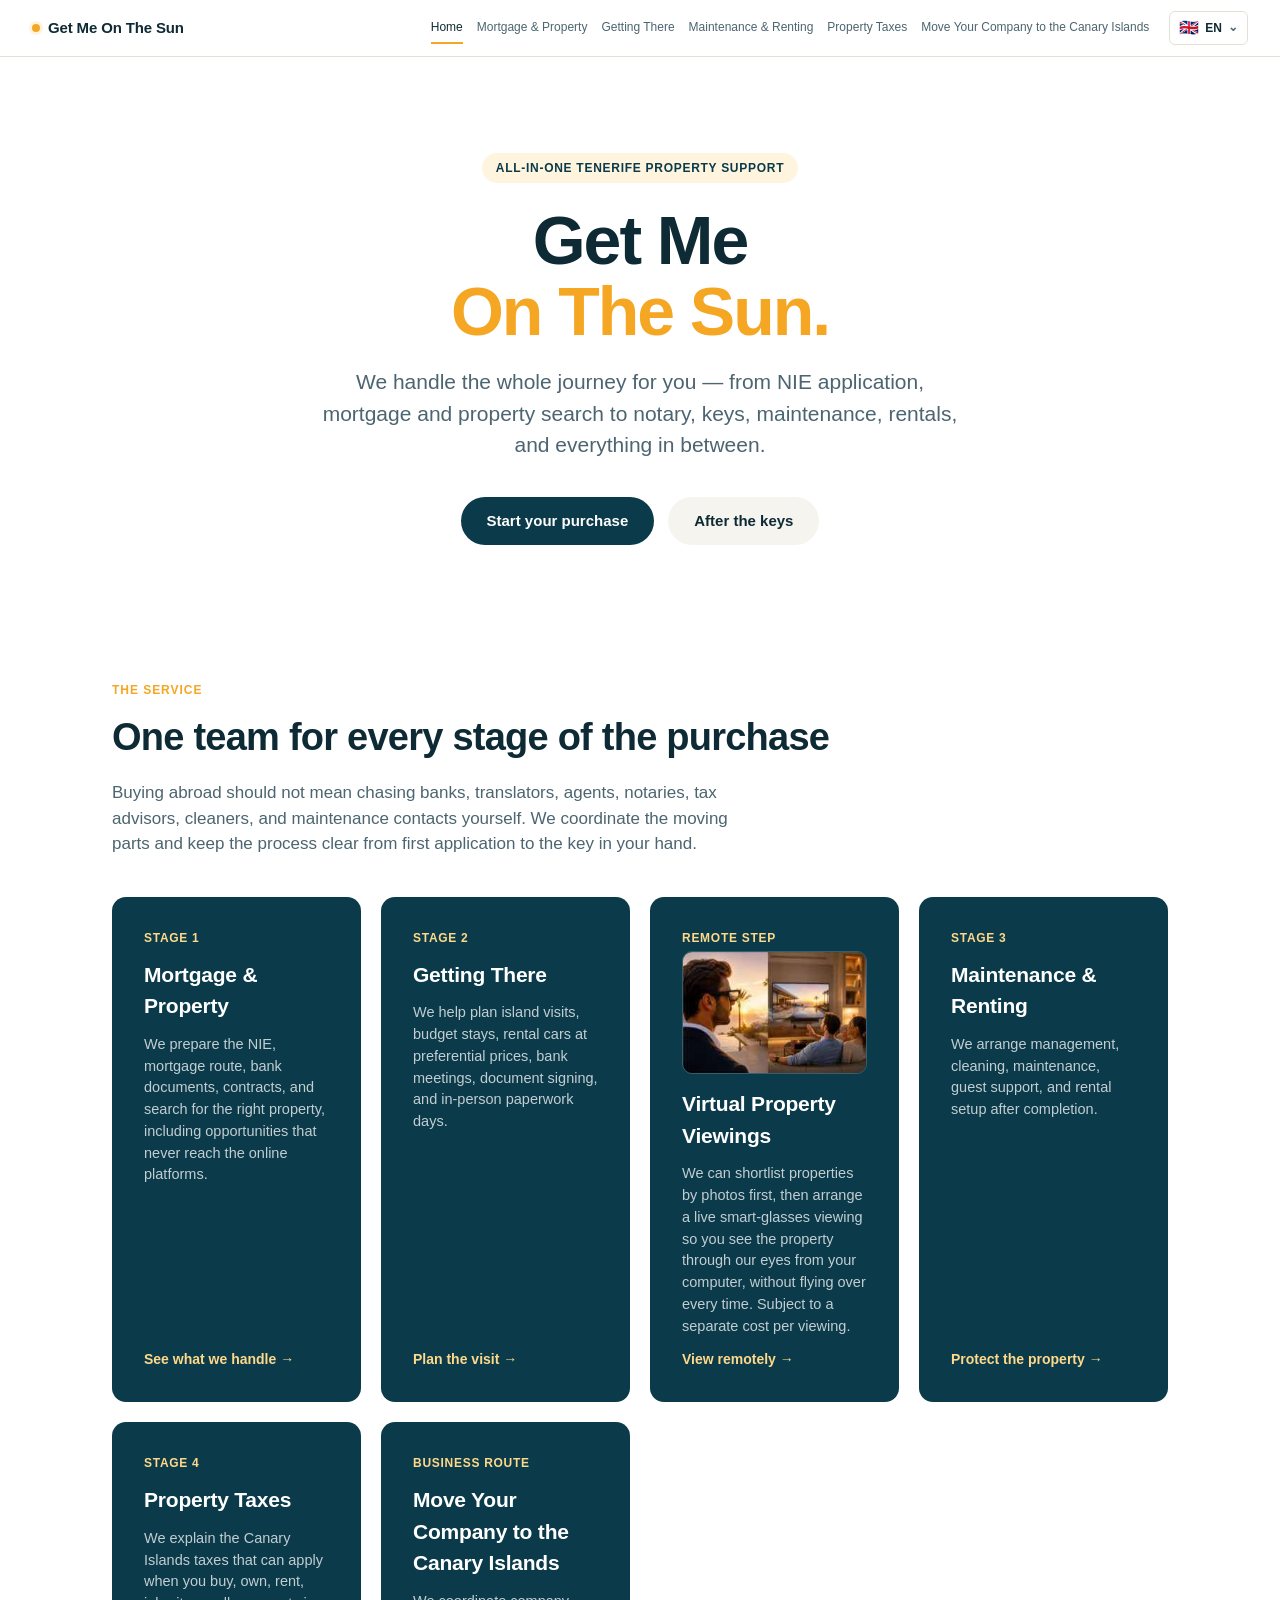
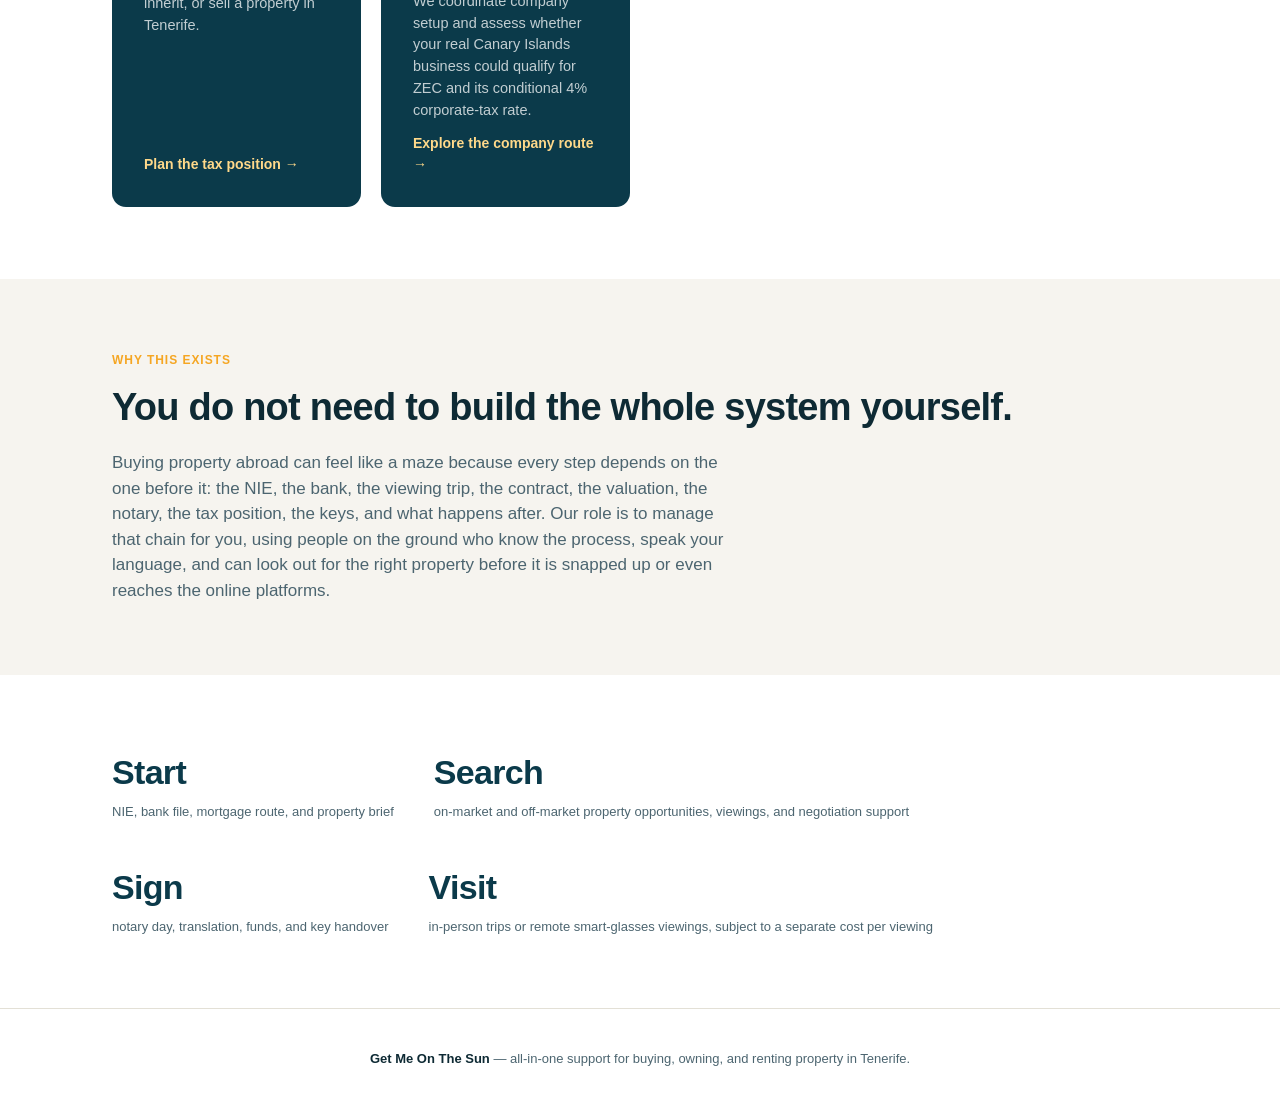
==== commit 0e8395b7: "Rename company page in index.html" ====
--- a/index.html
+++ b/index.html
@@ -19,7 +19,7 @@
       <a href="getting-there.html">Getting There</a>
       <a href="maintenance-renting.html">Maintenance &amp; Renting</a>
       <a href="tax-savings.html">Property Taxes</a>
-      <a href="move-company.html">Move Your Company</a>
+      <a href="move-company.html">Move Your Company to the Canary Islands</a>
     </div>
   </div>
 </nav>
@@ -76,7 +76,7 @@
       </a>
       <a href="move-company.html" class="topic-card">
         <span class="stage">Business Route</span>
-        <h3>Move Your Company</h3>
+        <h3>Move Your Company to the Canary Islands</h3>
         <p>We coordinate company setup and assess whether your real Canary Islands business could qualify for ZEC and its conditional 4% corporate-tax rate.</p>
         <span class="go">Explore the company route →</span>
       </a>
--- a/style.css
+++ b/style.css
@@ -51,7 +51,7 @@
   border-bottom: 1px solid var(--line);
 }
 .nav-inner {
-  max-width: var(--max);
+  max-width: 1360px;
   margin: 0 auto;
   padding: 0 32px;
   height: 56px;
@@ -68,6 +68,8 @@
   gap: 8px;
   margin-right: auto;
   order: 1;
+  flex: none;
+  white-space: nowrap;
 }
 .nav-brand .dot {
   width: 8px; height: 8px; border-radius: 50%;
@@ -76,8 +78,8 @@
 }
 .nav-links {
   display: flex;
-  gap: 28px;
-  font-size: 13px;
+  gap: 14px;
+  font-size: 12px;
   font-weight: 500;
   color: var(--ink-soft);
   order: 2;
@@ -85,7 +87,7 @@
 .nav-links a { padding: 6px 0; border-bottom: 2px solid transparent; transition: color .15s, border-color .15s; }
 .nav-links a:hover, .nav-links a.active { color: var(--ink); border-color: var(--sun); }
 .nav-toggle { display: none; background: none; border: 0; font-size: 20px; cursor: pointer; order: 4; }
-.language-switcher { position: relative; margin-left: 28px; order: 3; }
+.language-switcher { position: relative; margin-left: 20px; order: 3; }
 .language-button {
   min-width: 66px;
   height: 34px;
@@ -136,7 +138,7 @@
 }
 .language-option:hover, .language-option.active { background: var(--sun-pale); }
 
-@media (max-width: 780px) {
+@media (max-width: 1040px) {
   .nav-links {
     position: fixed; top: 56px; left: 0; right: 0;
     background: var(--white);
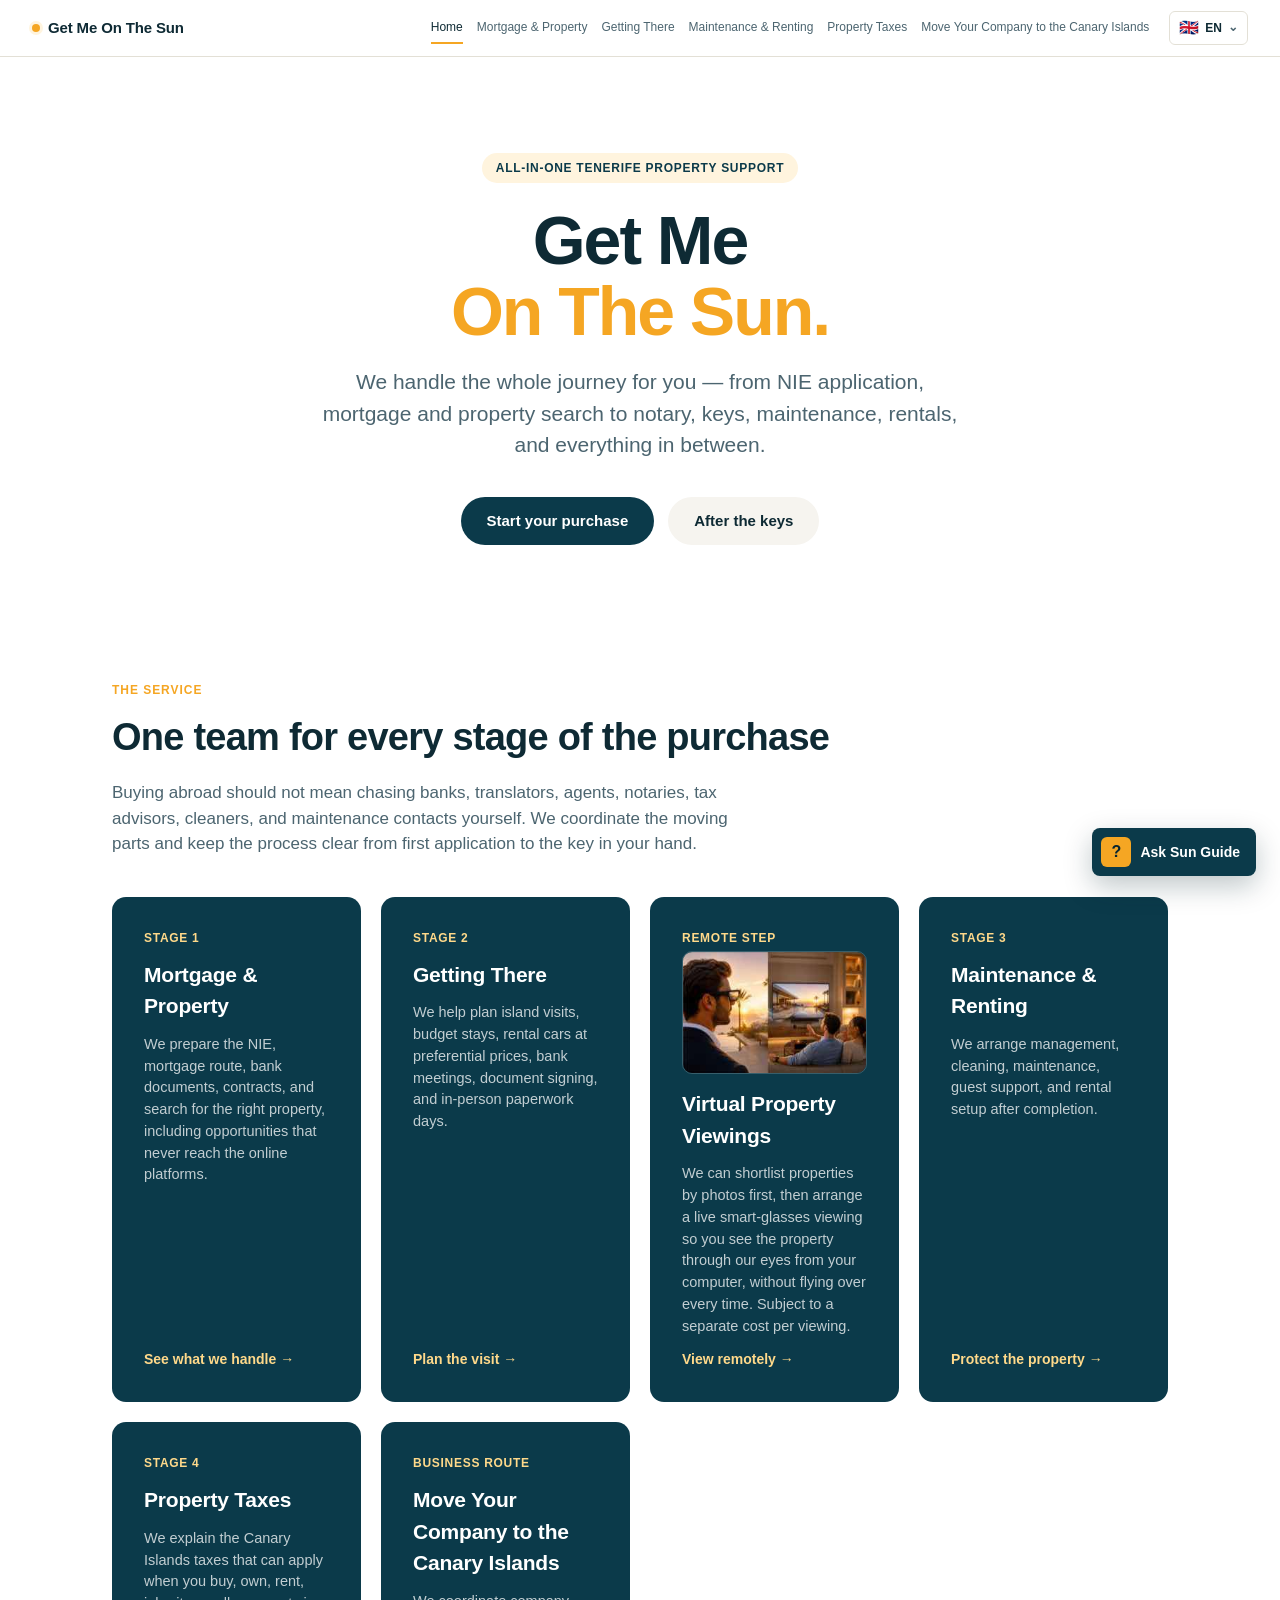
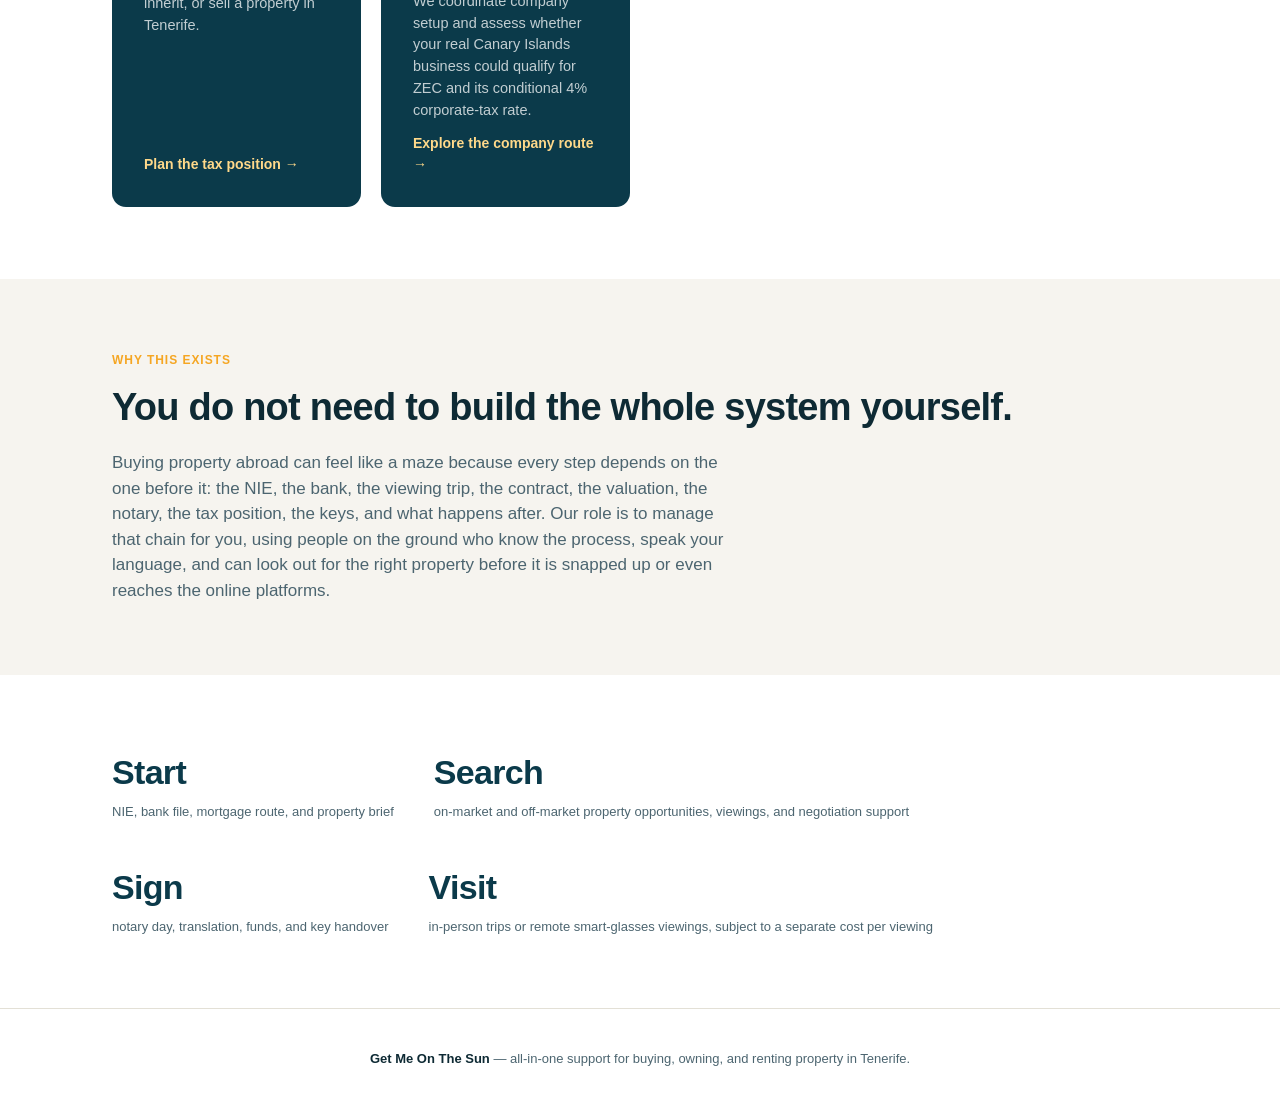
==== commit 97ee4bb6: "Add multilingual website assistant" ====
--- a/index.html
+++ b/index.html
@@ -112,5 +112,6 @@
 <script src="translations.js?v=20260926-tax-split"></script>
 <script src="i18n.js?v=20260926-tax-split"></script>
 <script src="script.js?v=20260926-tax-split"></script>
+<script src="assistant.js?v=20261004-sun-guide"></script>
 </body>
 </html>
--- a/style.css
+++ b/style.css
@@ -603,3 +603,199 @@
 .pagenav .dir { font-size: 11px; font-weight: 700; letter-spacing: 0.06em; text-transform: uppercase; color: var(--ink-soft); }
 .pagenav .title { font-size: 15px; font-weight: 700; margin-top: 4px; }
 .pagenav .next { text-align: right; }
+
+/* ---------- Sun Guide website assistant ---------- */
+.sr-only {
+  position: absolute;
+  width: 1px;
+  height: 1px;
+  padding: 0;
+  margin: -1px;
+  overflow: hidden;
+  clip: rect(0, 0, 0, 0);
+  white-space: nowrap;
+  border: 0;
+}
+.sun-guide {
+  position: fixed;
+  right: 24px;
+  bottom: 24px;
+  z-index: 120;
+  font-family: var(--font);
+}
+.sun-guide-launcher {
+  min-height: 48px;
+  display: inline-flex;
+  align-items: center;
+  gap: 9px;
+  float: right;
+  padding: 8px 16px 8px 9px;
+  border: 0;
+  border-radius: 8px;
+  background: var(--ocean);
+  color: var(--white);
+  box-shadow: 0 10px 28px rgba(7,37,48,0.26);
+  font: inherit;
+  font-size: 14px;
+  font-weight: 700;
+  cursor: pointer;
+}
+.sun-guide-launcher:hover { background: var(--ocean-deep); }
+.sun-guide-launcher:focus-visible,
+.sun-guide-close:focus-visible,
+.sun-guide-form input:focus-visible,
+.sun-guide-form button:focus-visible,
+.sun-guide-prompts button:focus-visible {
+  outline: 3px solid var(--sun-soft);
+  outline-offset: 2px;
+}
+.sun-guide-launcher-icon {
+  width: 30px;
+  height: 30px;
+  display: grid;
+  place-items: center;
+  border-radius: 6px;
+  background: var(--sun);
+  color: var(--ocean-deep);
+  font-size: 16px;
+  font-weight: 900;
+}
+.sun-guide.open .sun-guide-launcher { display: none; }
+.sun-guide-panel {
+  width: min(390px, calc(100vw - 32px));
+  height: min(600px, calc(100vh - 48px));
+  padding: 0;
+  overflow: hidden;
+  border: 1px solid var(--line);
+  border-radius: 8px;
+  background: var(--white);
+  box-shadow: 0 20px 55px rgba(7,37,48,0.28);
+}
+.sun-guide-panel:not([hidden]) {
+  display: grid;
+  grid-template-rows: auto minmax(150px, 1fr) auto auto auto;
+}
+.sun-guide-header {
+  min-height: 64px;
+  display: flex;
+  align-items: center;
+  justify-content: space-between;
+  gap: 16px;
+  padding: 12px 14px 12px 18px;
+  background: var(--ocean);
+  color: var(--white);
+}
+.sun-guide-header div { display: grid; gap: 1px; }
+.sun-guide-header strong { font-size: 16px; }
+.sun-guide-header span { color: rgba(255,255,255,0.7); font-size: 12px; }
+.sun-guide-close {
+  width: 36px;
+  height: 36px;
+  border: 0;
+  border-radius: 6px;
+  background: rgba(255,255,255,0.1);
+  color: var(--white);
+  font: inherit;
+  font-size: 25px;
+  line-height: 1;
+  cursor: pointer;
+}
+.sun-guide-messages {
+  overflow-y: auto;
+  padding: 18px;
+  background: #F8FAFA;
+}
+.sun-guide-message {
+  max-width: 88%;
+  margin: 0 0 12px;
+  padding: 11px 13px;
+  border-radius: 8px;
+  font-size: 13.5px;
+  line-height: 1.48;
+}
+.sun-guide-message p { margin: 0; }
+.sun-guide-message.assistant {
+  border: 1px solid var(--line);
+  background: var(--white);
+  color: var(--ink);
+}
+.sun-guide-message.user {
+  margin-left: auto;
+  background: var(--ocean);
+  color: var(--white);
+}
+.sun-guide-message a {
+  display: inline-block;
+  margin-top: 8px;
+  color: var(--ocean);
+  font-weight: 800;
+  border-bottom: 1px solid rgba(11,58,74,0.28);
+}
+.sun-guide-prompts {
+  display: flex;
+  gap: 7px;
+  overflow-x: auto;
+  padding: 10px 14px;
+  border-top: 1px solid var(--line);
+  background: var(--white);
+  scrollbar-width: thin;
+}
+.sun-guide-prompts button {
+  flex: none;
+  max-width: 210px;
+  padding: 8px 10px;
+  border: 1px solid var(--line);
+  border-radius: 6px;
+  background: var(--sun-pale);
+  color: var(--ink);
+  font: inherit;
+  font-size: 12px;
+  font-weight: 700;
+  text-align: left;
+  cursor: pointer;
+}
+.sun-guide-form {
+  display: grid;
+  grid-template-columns: minmax(0, 1fr) auto;
+  gap: 8px;
+  padding: 12px 14px 8px;
+  background: var(--white);
+}
+.sun-guide-form input {
+  min-width: 0;
+  min-height: 42px;
+  padding: 9px 11px;
+  border: 1px solid var(--line);
+  border-radius: 6px;
+  color: var(--ink);
+  font: inherit;
+  font-size: 13px;
+}
+.sun-guide-form button {
+  min-height: 42px;
+  padding: 8px 14px;
+  border: 0;
+  border-radius: 6px;
+  background: var(--sun);
+  color: var(--ocean-deep);
+  font: inherit;
+  font-size: 13px;
+  font-weight: 800;
+  cursor: pointer;
+}
+.sun-guide-note {
+  margin: 0;
+  padding: 0 14px 12px;
+  background: var(--white);
+  color: var(--ink-soft);
+  font-size: 10.5px;
+  line-height: 1.35;
+}
+@media (max-width: 600px) {
+  .sun-guide { right: 16px; bottom: 16px; }
+  .sun-guide-panel {
+    width: calc(100vw - 32px);
+    height: min(620px, calc(100vh - 32px));
+  }
+  .sun-guide-launcher { min-height: 46px; }
+}
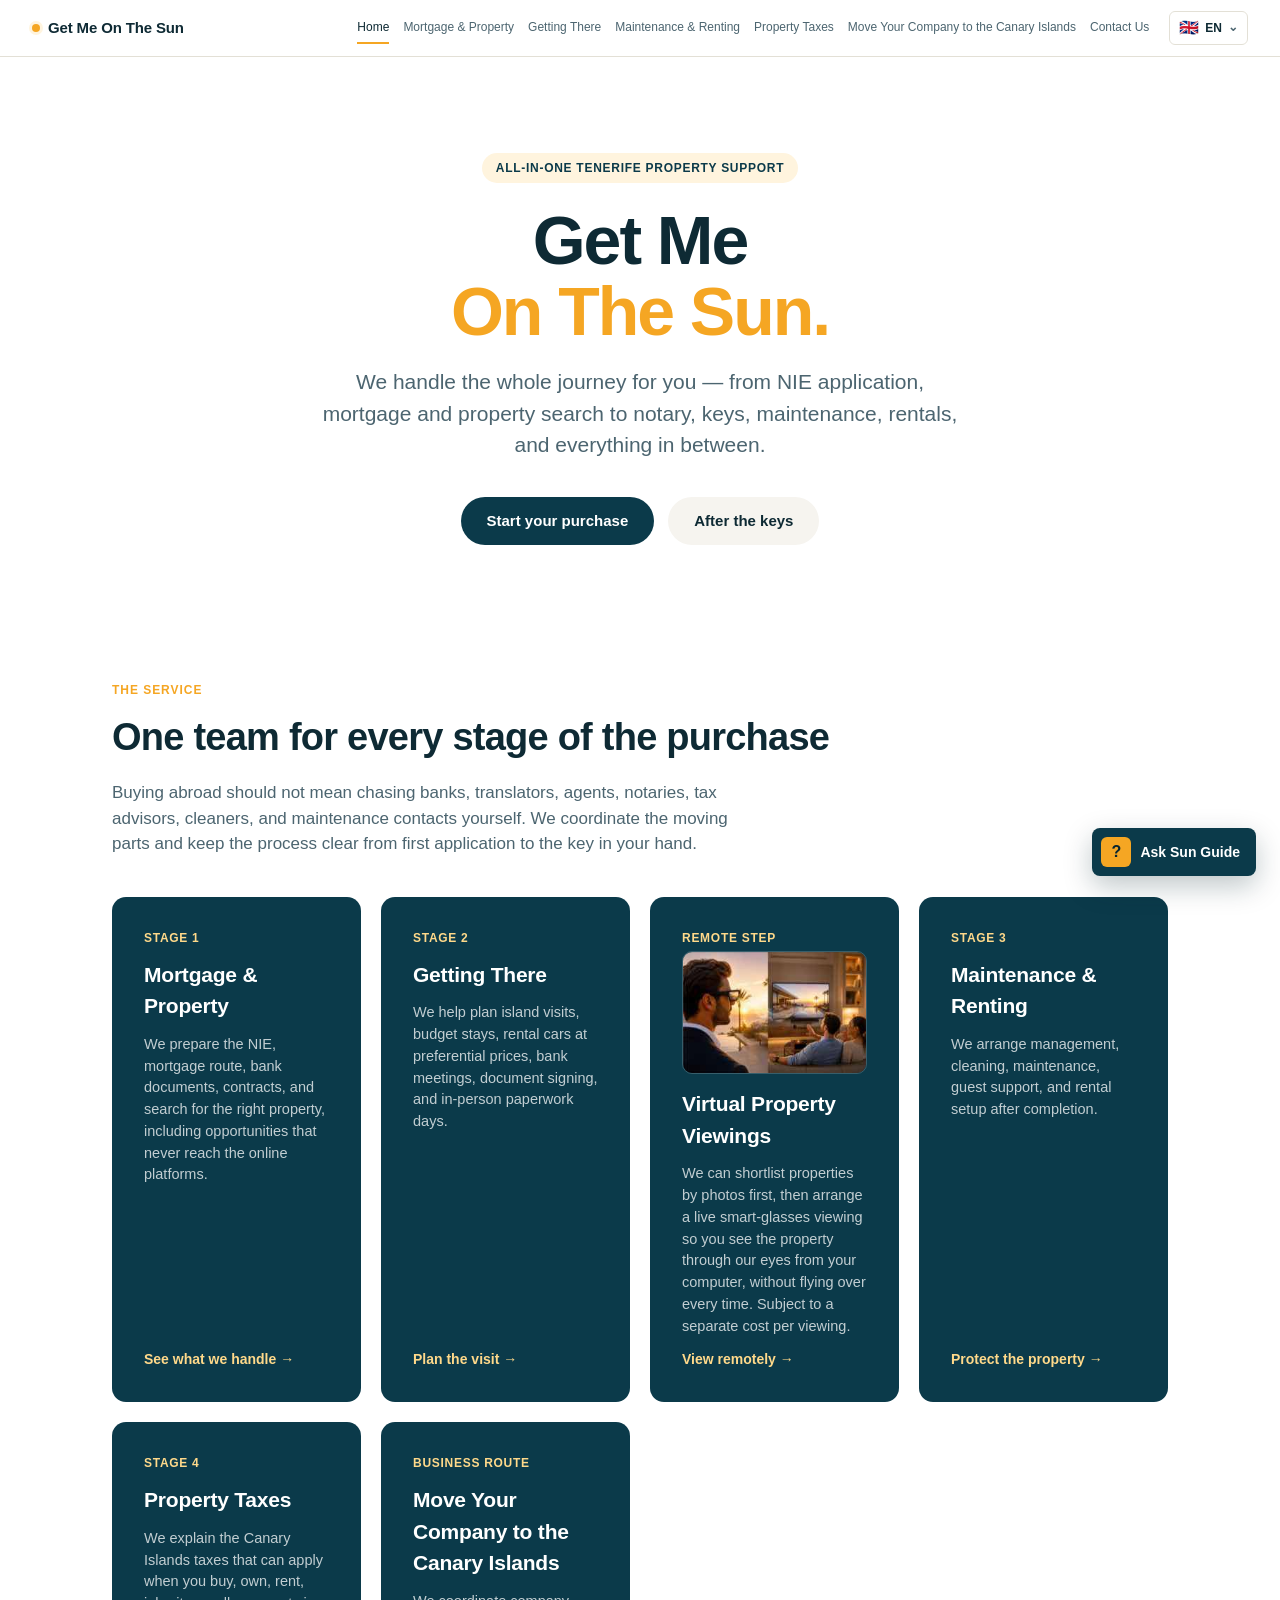
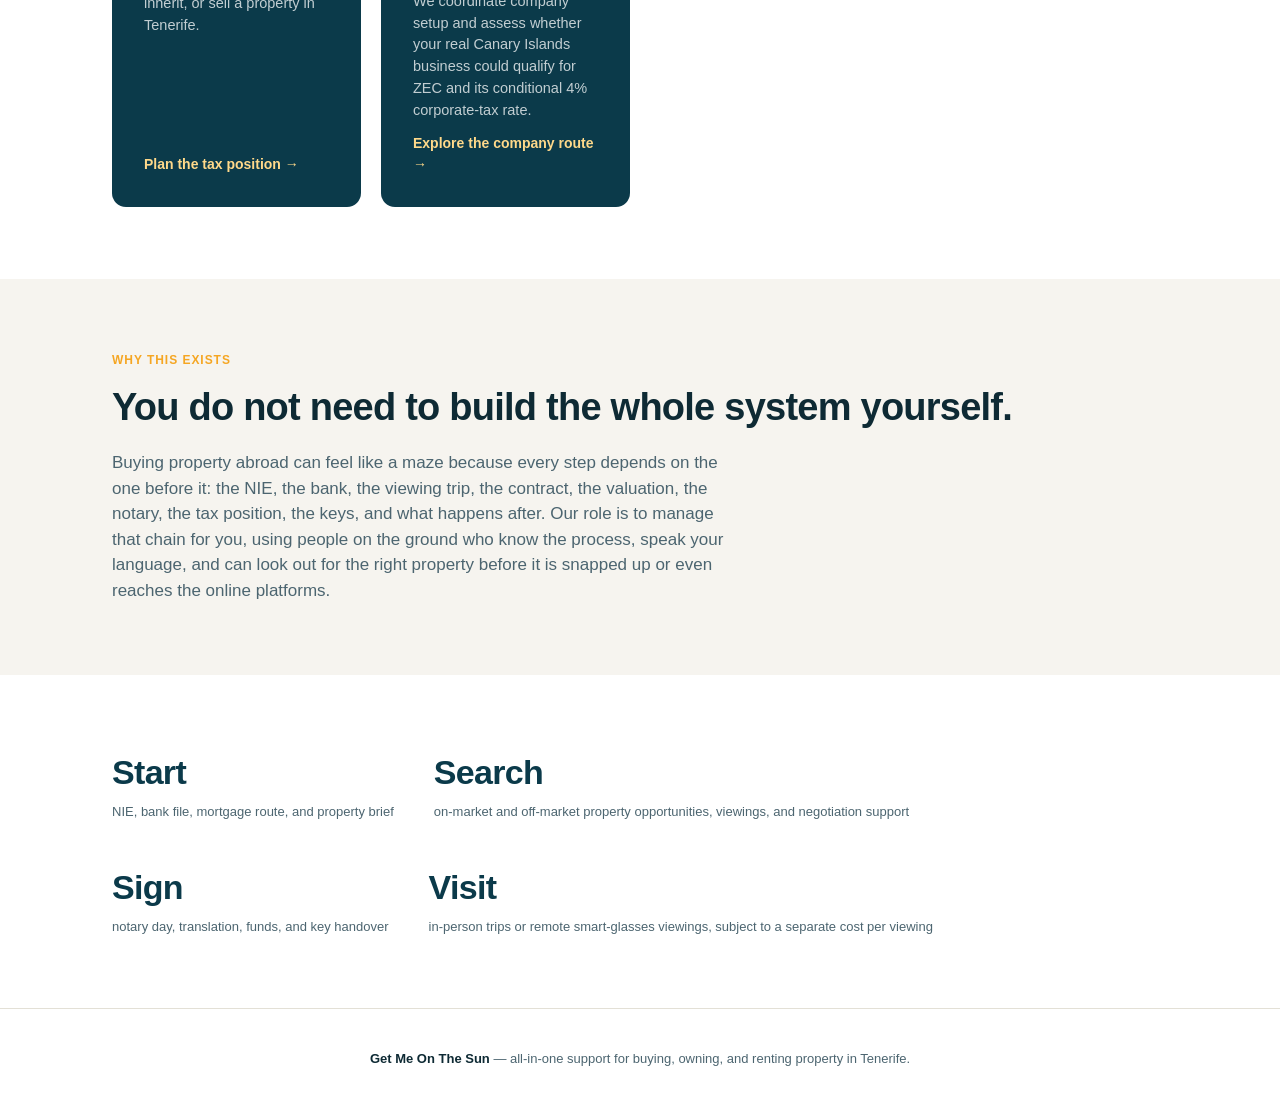
==== commit 8026acc7: "Add multilingual contact page and enquiry form" ====
--- a/index.html
+++ b/index.html
@@ -20,6 +20,7 @@
       <a href="maintenance-renting.html">Maintenance &amp; Renting</a>
       <a href="tax-savings.html">Property Taxes</a>
       <a href="move-company.html">Move Your Company to the Canary Islands</a>
+      <a href="contact.html">Contact Us</a>
     </div>
   </div>
 </nav>
@@ -109,9 +110,9 @@
   </div>
 </footer>
 
-<script src="translations.js?v=20260926-tax-split"></script>
+<script src="translations.js?v=20261030-contact"></script>
 <script src="i18n.js?v=20260926-tax-split"></script>
-<script src="script.js?v=20260926-tax-split"></script>
-<script src="assistant.js?v=20261004-sun-guide"></script>
+<script src="script.js?v=20261030-contact"></script>
+<script src="assistant.js?v=20261030-contact"></script>
 </body>
 </html>
--- a/style.css
+++ b/style.css
@@ -799,3 +799,116 @@
   }
   .sun-guide-launcher { min-height: 46px; }
 }
+
+/* ---------- Contact ---------- */
+.contact-hero { padding-bottom: 44px; }
+.contact-section { padding-top: 36px; }
+.contact-layout {
+  display: grid;
+  grid-template-columns: minmax(260px, 0.72fr) minmax(0, 1.28fr);
+  gap: 64px;
+  align-items: start;
+}
+.contact-copy .section-intro { margin-bottom: 34px; }
+.contact-direct {
+  padding: 22px 0;
+  border-top: 1px solid var(--line);
+}
+.contact-direct:last-child { border-bottom: 1px solid var(--line); }
+.contact-direct h3 {
+  margin: 0 0 7px;
+  font-size: 17px;
+}
+.contact-direct p {
+  margin: 0 0 7px;
+  color: var(--ink-soft);
+  font-size: 14px;
+}
+.contact-direct a {
+  color: var(--ocean);
+  font-size: 15px;
+  font-weight: 800;
+  border-bottom: 1px solid rgba(11,58,74,0.3);
+}
+.contact-form {
+  padding: 28px;
+  border: 1px solid var(--line);
+  border-radius: 8px;
+  background: var(--white);
+  box-shadow: 0 16px 36px rgba(7,37,48,0.08);
+}
+.contact-fields {
+  display: grid;
+  grid-template-columns: repeat(2, minmax(0, 1fr));
+  gap: 18px;
+}
+.contact-wide { grid-column: 1 / -1; }
+.contact-form input,
+.contact-form select,
+.contact-form textarea {
+  width: 100%;
+  border: 1px solid var(--line);
+  border-radius: 6px;
+  background: var(--white);
+  color: var(--ink);
+  font: inherit;
+  font-size: 14px;
+}
+.contact-form input,
+.contact-form select { min-height: 46px; padding: 0 12px; }
+.contact-form textarea { min-height: 150px; padding: 12px; resize: vertical; }
+.contact-form input:focus,
+.contact-form select:focus,
+.contact-form textarea:focus {
+  outline: 3px solid var(--sun-soft);
+  outline-offset: 1px;
+  border-color: var(--sun);
+}
+.contact-consent {
+  display: flex;
+  align-items: flex-start;
+  gap: 10px;
+  margin: 20px 0;
+  color: var(--ink-soft);
+  font-size: 13px;
+}
+.contact-consent input {
+  width: 17px;
+  min-height: 17px;
+  margin: 2px 0 0;
+  accent-color: var(--ocean);
+}
+.contact-submit {
+  min-height: 46px;
+  padding: 10px 20px;
+  border: 0;
+  border-radius: 6px;
+  background: var(--ocean);
+  color: var(--white);
+  font: inherit;
+  font-size: 14px;
+  font-weight: 800;
+  cursor: pointer;
+}
+.contact-submit:hover { background: var(--ocean-deep); }
+.contact-status {
+  min-height: 20px;
+  margin: 12px 0 0;
+  color: var(--ocean);
+  font-size: 13px;
+  font-weight: 700;
+}
+.contact-privacy {
+  margin: 8px 0 0;
+  color: var(--ink-soft);
+  font-size: 11.5px;
+  line-height: 1.45;
+}
+@media (max-width: 900px) {
+  .contact-layout { grid-template-columns: 1fr; gap: 36px; }
+}
+@media (max-width: 600px) {
+  .contact-fields { grid-template-columns: 1fr; }
+  .contact-wide { grid-column: auto; }
+  .contact-form { padding: 20px; }
+}
